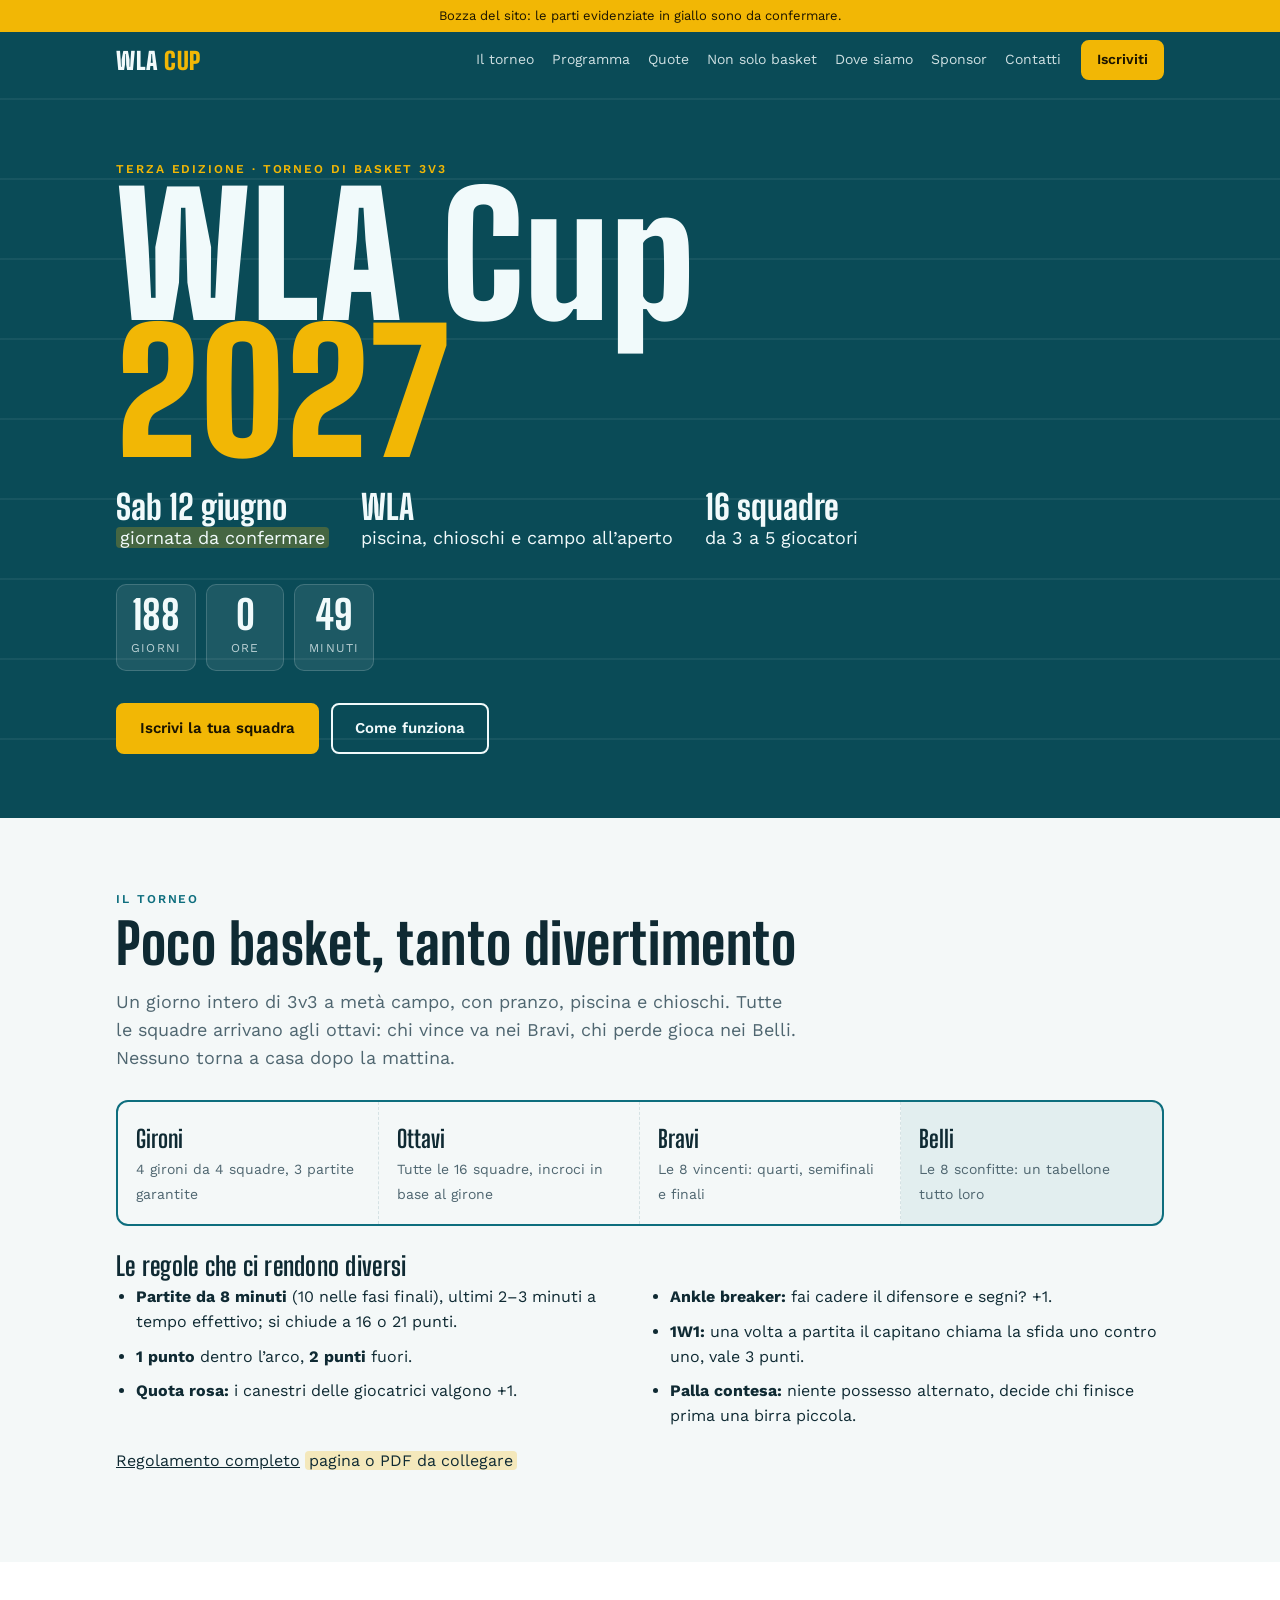
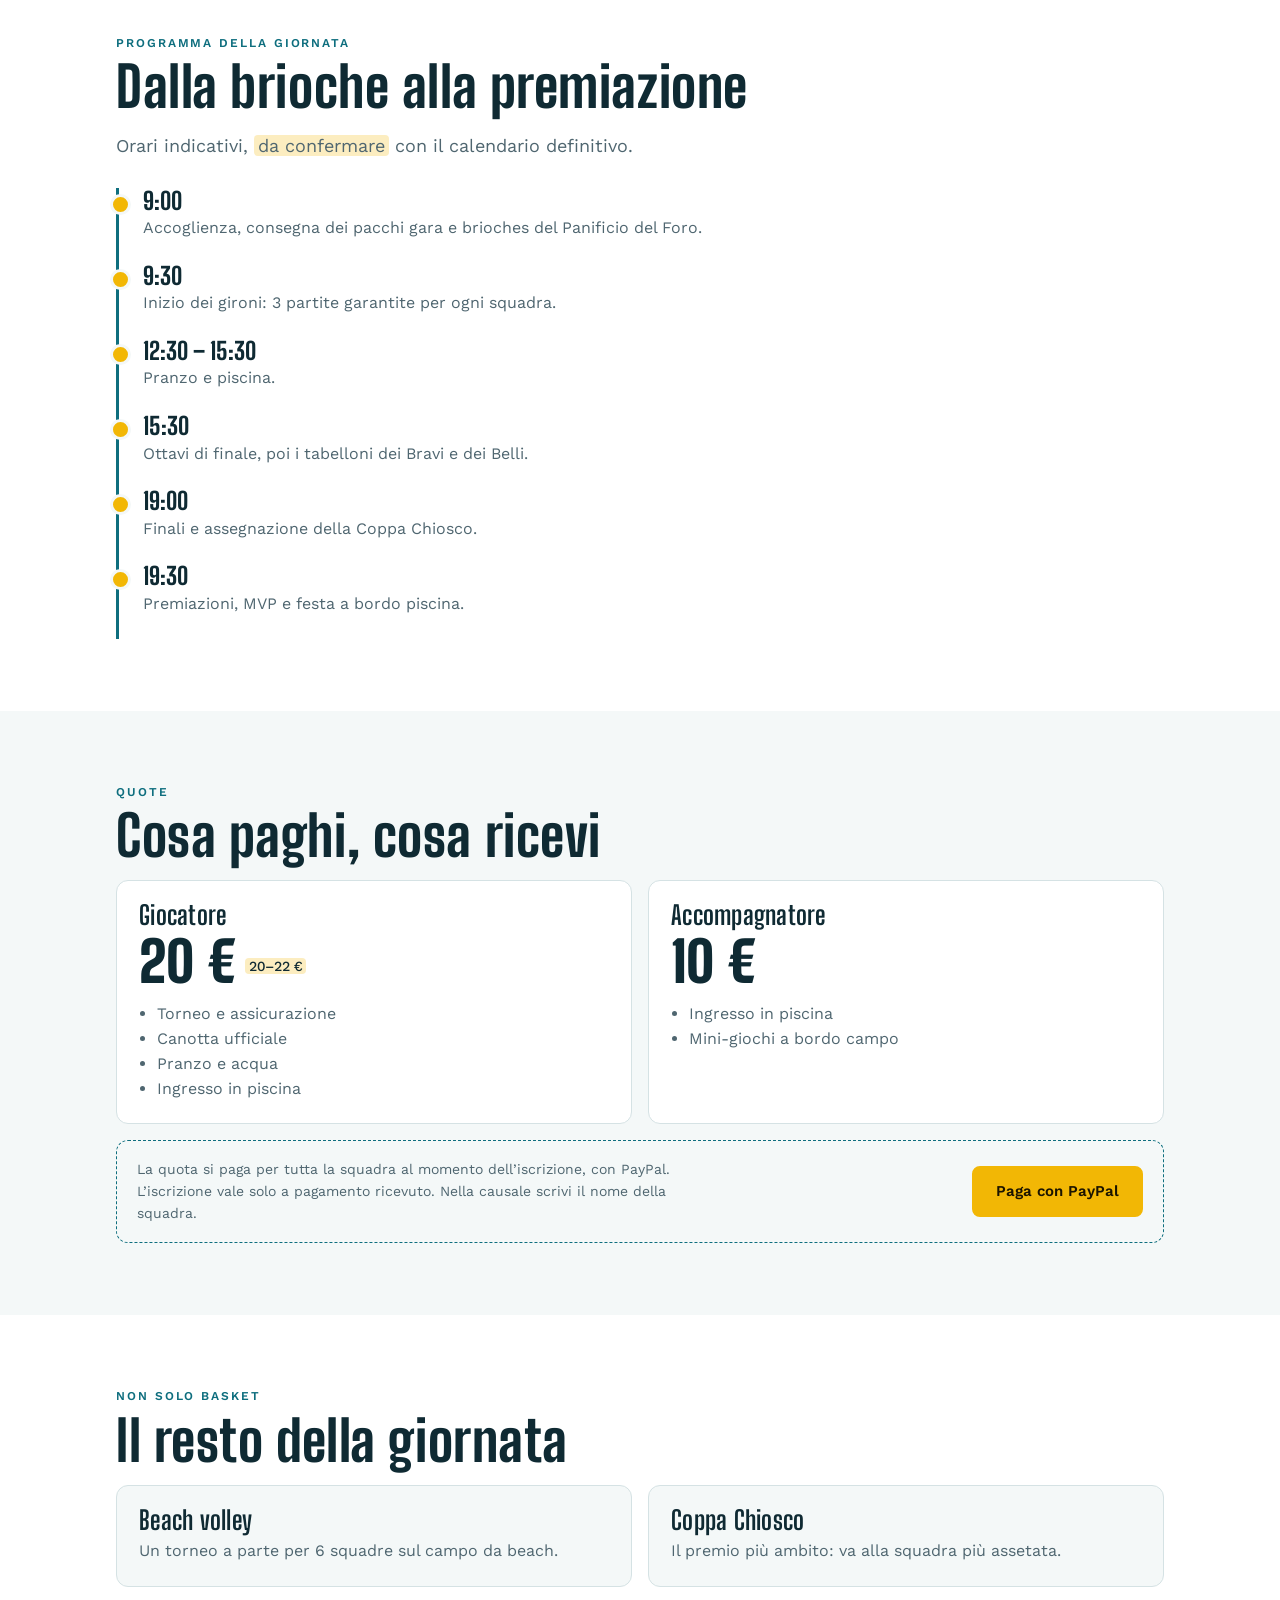
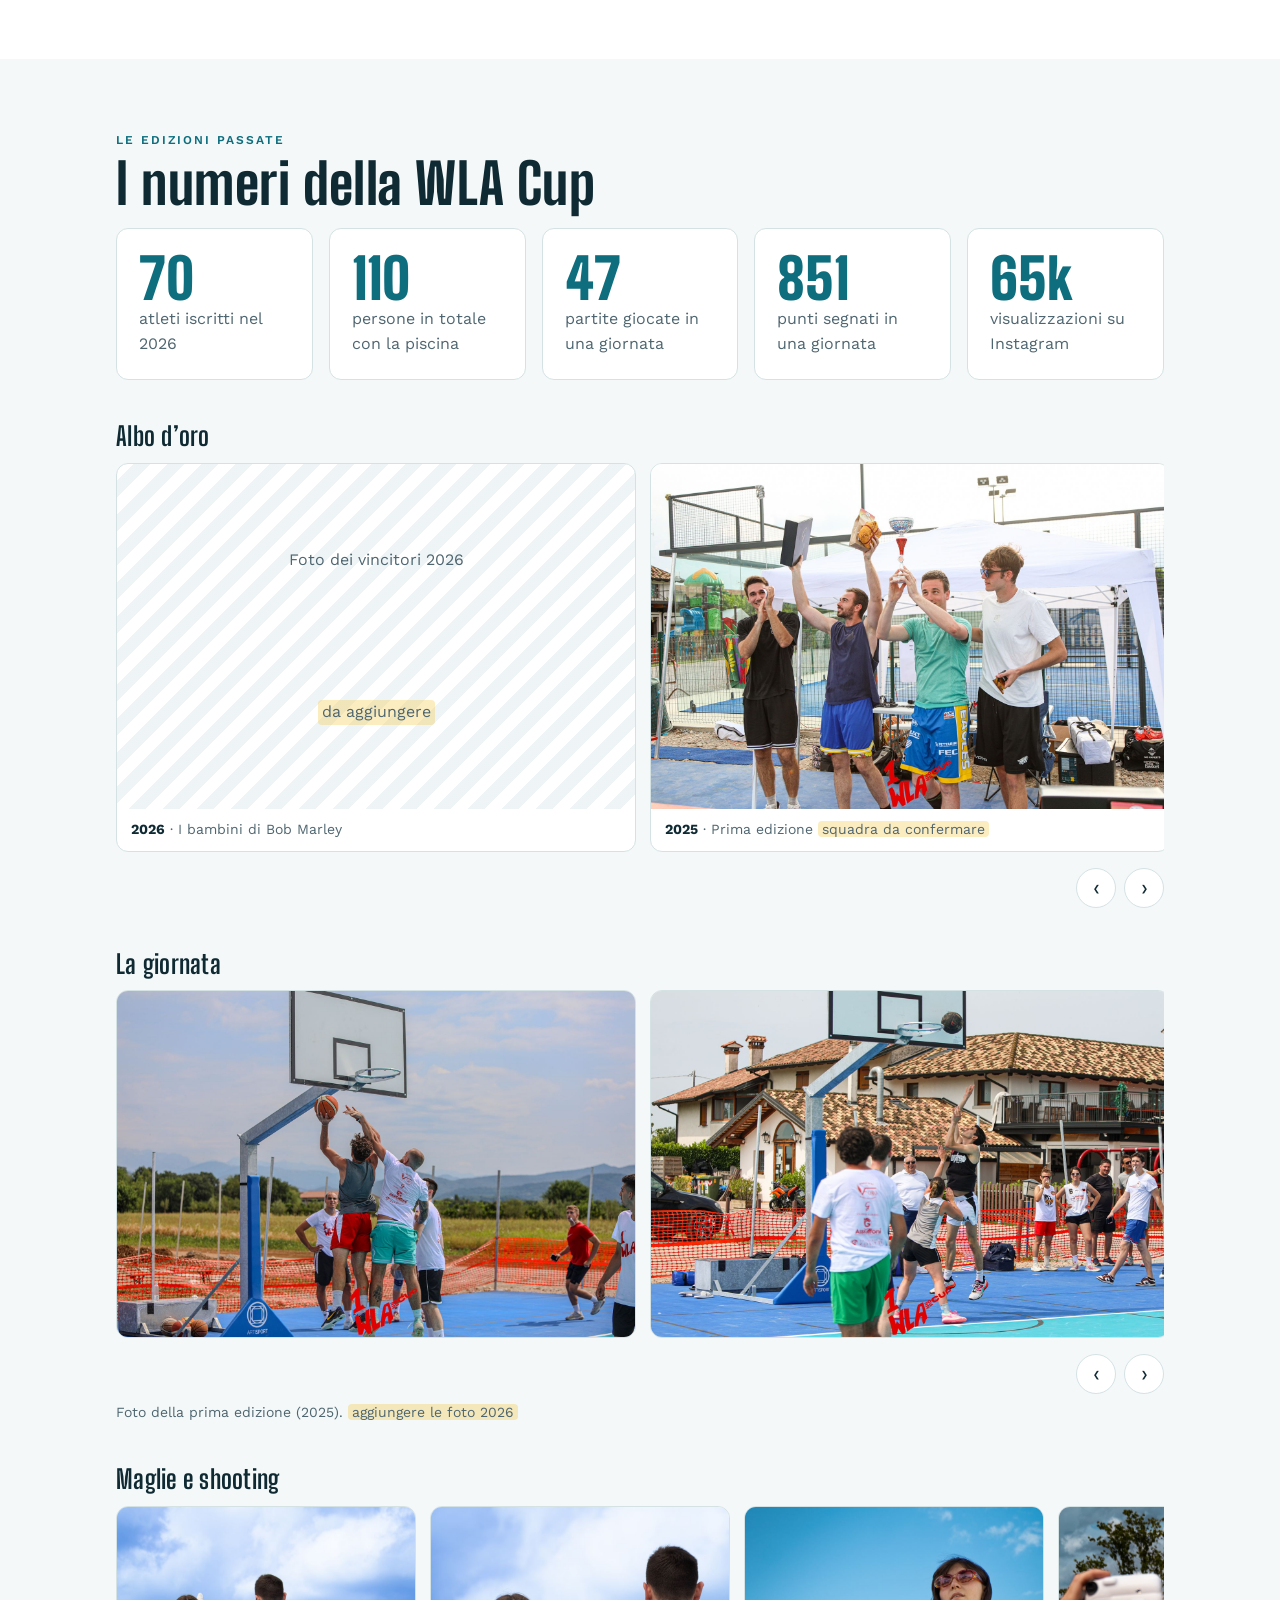
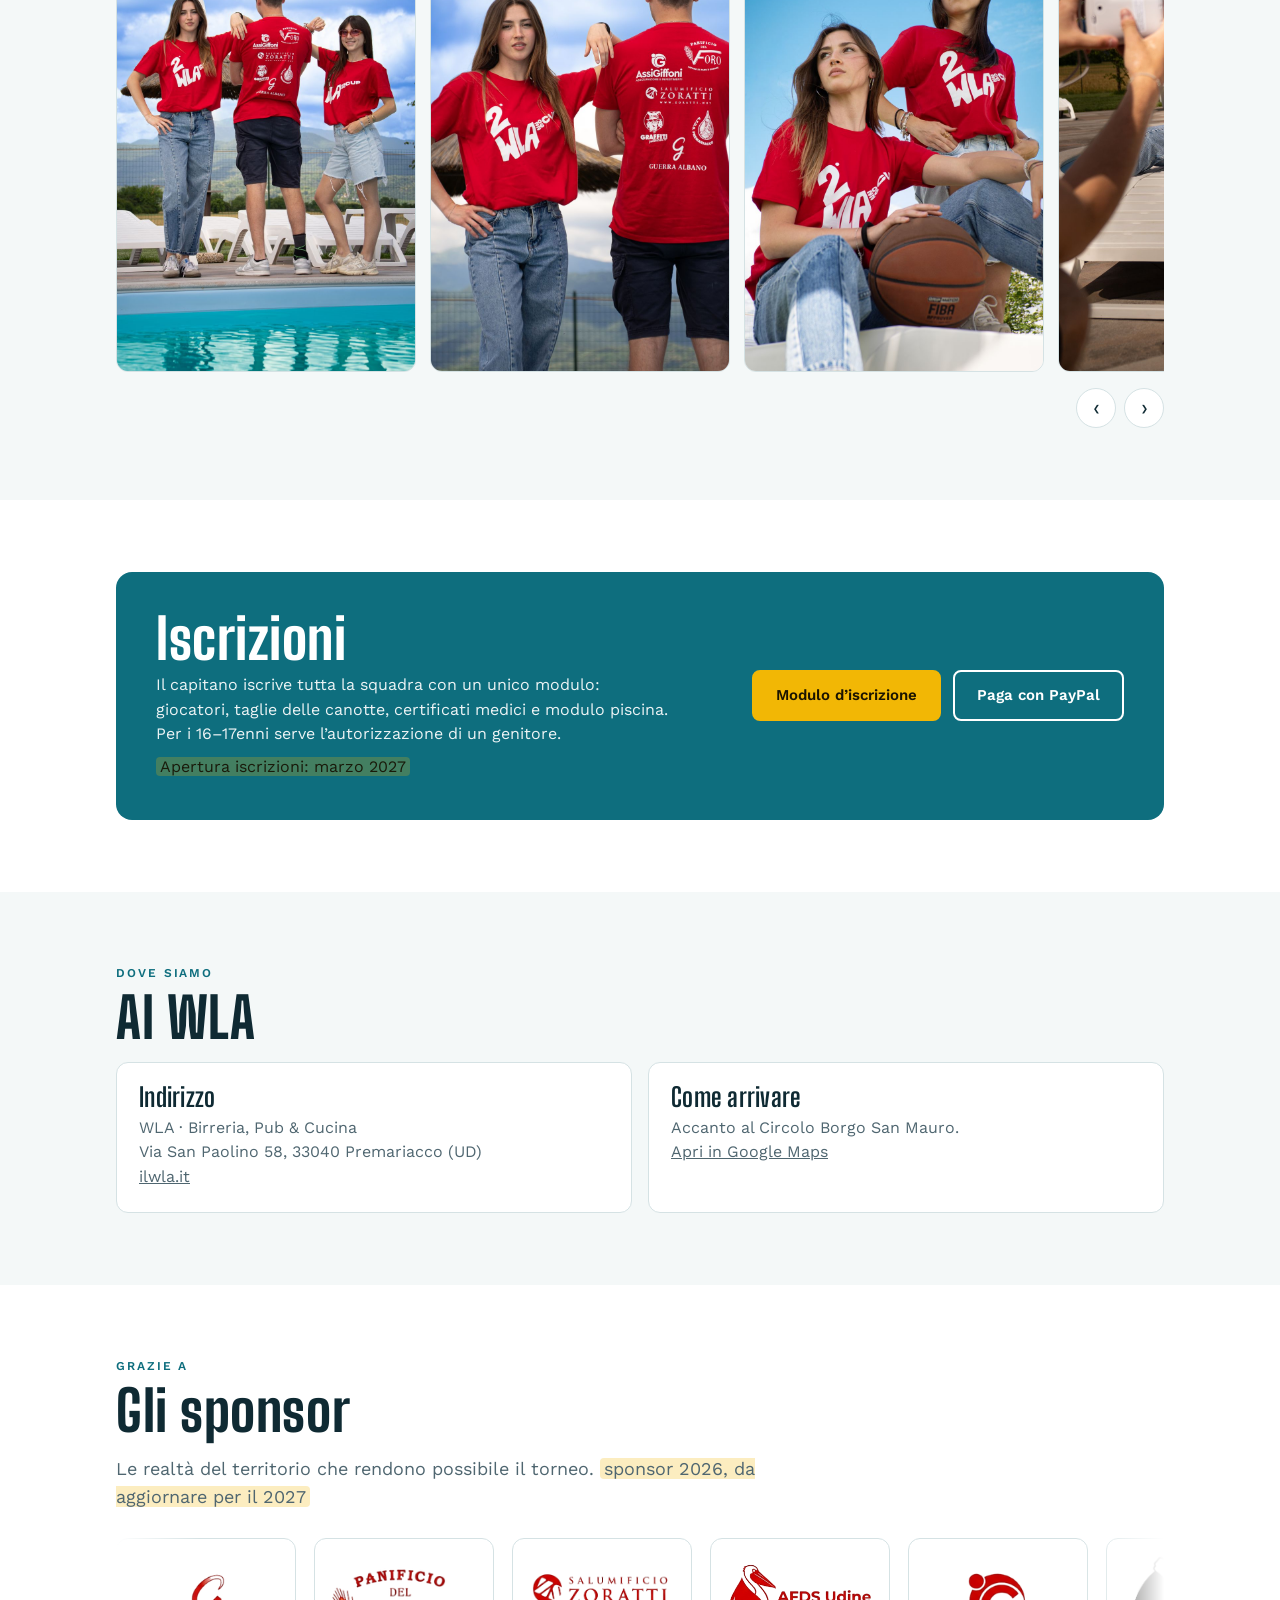
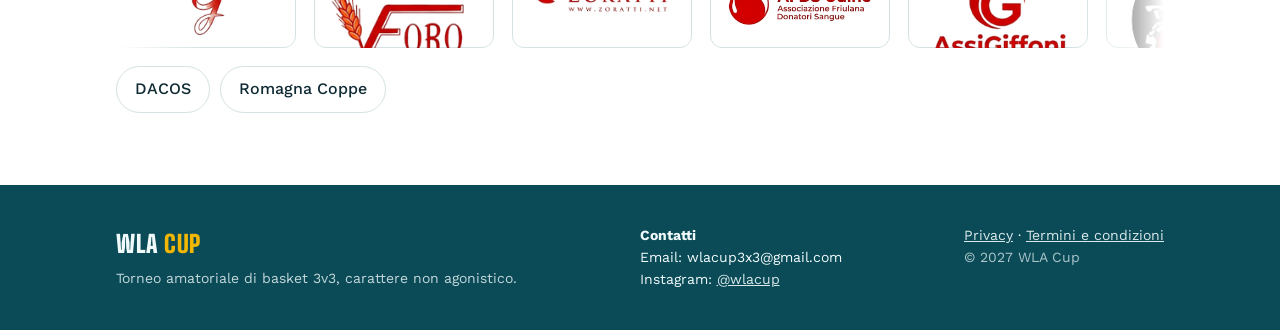
==== index.html @ 69f7c9ff "Sito test" ====
<!doctype html>
<html lang="it">
<head>
<meta charset="utf-8">
<meta name="viewport" content="width=device-width, initial-scale=1, viewport-fit=cover">
<title>WLA Cup 2027</title>
<meta name="claude:viewport-fit-sides" content="cover">
<meta name="description" content="WLA Cup 2027, terza edizione del torneo di basket 3v3 al WLA: 16 squadre, piscina, chioschi e Coppa Chiosco. Sabato 12 giugno 2027.">
<meta property="og:title" content="WLA Cup 2027 · Torneo 3v3">
<meta property="og:description" content="Terza edizione del torneo 3v3 al WLA: 16 squadre, piscina, chioschi e Coppa Chiosco.">
<meta name="theme-color" content="#0A4B57">
<link rel="preconnect" href="https://fonts.googleapis.com">
<link rel="preconnect" href="https://fonts.gstatic.com" crossorigin>
<link rel="stylesheet" href="https://fonts.googleapis.com/css2?family=Big+Shoulders+Display:wght@700;800;900&family=Work+Sans:wght@400;500;600&display=swap">
<style>
/* Layout: sito a pagina singola, sezioni a tutta larghezza come corsie di una vasca; contenuto max 1080px */
:root{
  --bg:#F4F8F8; --surface:#FFFFFF; --ink:#0F2A33; --soft:#4F6670; --line:#D5E2E4;
  --pool:#0E6E7E; --deep:#0A4B57; --sun:#F2B705; --on-deep:#F1FAFB;
  --display:"Big Shoulders Display","Arial Narrow",Impact,sans-serif;
  --body:"Work Sans",-apple-system,"Segoe UI",sans-serif;
}
@media (prefers-color-scheme: dark){:root:not([data-theme="light"]){
  --bg:#0B1A1F; --surface:#112830; --ink:#E6F1F2; --soft:#9DB4BA; --line:#21414A;
  --pool:#2BA3B5; --deep:#07323B; --sun:#F5C842; --on-deep:#F1FAFB; color-scheme:dark}}
:root[data-theme="dark"]{
  --bg:#0B1A1F; --surface:#112830; --ink:#E6F1F2; --soft:#9DB4BA; --line:#21414A;
  --pool:#2BA3B5; --deep:#07323B; --sun:#F5C842; --on-deep:#F1FAFB; color-scheme:dark}
*{box-sizing:border-box}
html{scroll-behavior:smooth;scroll-padding-top:64px}
body{margin:0;background:var(--bg);color:var(--ink);font-family:var(--body);font-size:16px;line-height:1.55}
a{color:inherit}
.wrap{max-width:1080px;margin:0 auto;padding-left:max(16px,env(safe-area-inset-left,0px));padding-right:max(16px,env(safe-area-inset-right,0px))}
h1,h2,h3{font-family:var(--display);line-height:.95;letter-spacing:.01em;text-wrap:balance;margin:0}
h2{font-size:clamp(38px,6vw,56px);font-weight:800;margin-bottom:18px}
h3{font-size:26px;font-weight:700;margin-bottom:6px}
.kicker{font-size:12px;letter-spacing:.16em;text-transform:uppercase;color:var(--pool);font-weight:600;margin:0 0 8px}
.lead{font-size:18px;color:var(--soft);max-width:62ch;margin:0 0 28px}
section{padding-block:72px}
section.alt{background:var(--surface)}
.draft{background:var(--sun);color:#1B1400;font-size:13px;text-align:center;padding:6px 16px}
.tbd{background:rgba(242,183,5,.25);border-radius:4px;padding:0 4px}

/* barra di navigazione */
nav.top{position:sticky;top:env(safe-area-inset-top,0px);z-index:20;background:var(--deep);color:var(--on-deep)}
body::before{content:"";position:fixed;inset:0 0 auto;height:env(safe-area-inset-top,0px);z-index:30;background:var(--deep)}
nav.top .wrap{display:flex;align-items:center;gap:20px;height:56px}
.brand{font-family:var(--display);font-weight:900;font-size:24px;text-decoration:none;letter-spacing:.03em}
.brand span{color:var(--sun)}
nav.top ul{display:flex;gap:18px;list-style:none;margin:0 0 0 auto;padding:0;font-size:14px}
nav.top ul a{text-decoration:none;opacity:.85}
nav.top ul a:hover{opacity:1;text-decoration:underline;text-underline-offset:4px}
.btn{display:inline-block;font-family:var(--body);font-weight:600;font-size:15px;text-decoration:none;padding:12px 22px;border-radius:8px;background:var(--sun);color:#1B1400;border:2px solid var(--sun)}
.btn.ghost{background:transparent;color:inherit;border-color:currentColor}
.btn:focus-visible,a:focus-visible,button:focus-visible{outline:3px solid var(--sun);outline-offset:3px}
nav.top .btn{padding:7px 14px;font-size:14px}
.menu{display:none;margin-left:auto;background:none;border:1px solid rgba(255,255,255,.4);color:var(--on-deep);border-radius:6px;padding:6px 10px;font:inherit;font-size:14px}

/* hero: corsie della vasca */
header.hero{background:var(--deep);color:var(--on-deep);position:relative;overflow:hidden;padding-block:72px 64px}
header.hero::before{content:"";position:absolute;inset:0;background:repeating-linear-gradient(0deg,transparent 0 78px,rgba(255,255,255,.06) 78px 80px);pointer-events:none}
header.hero .wrap{position:relative}
header.hero .kicker{color:var(--sun)}
.hero h1{font-size:clamp(64px,15vw,168px);font-weight:900;line-height:.82}
.hero h1 em{font-style:normal;color:var(--sun);display:block}
.hero .when{display:flex;flex-wrap:wrap;gap:12px 32px;margin:28px 0 32px;font-size:18px}
.hero .when b{display:block;font-family:var(--display);font-size:34px;font-weight:800;line-height:1}
.count{display:flex;gap:10px;margin-bottom:32px}
.count div{background:rgba(255,255,255,.08);border:1px solid rgba(255,255,255,.16);border-radius:10px;padding:10px 14px;min-width:78px;text-align:center}
.count b{display:block;font-family:var(--display);font-size:40px;font-weight:800;line-height:1;font-variant-numeric:tabular-nums}
.count span{font-size:12px;letter-spacing:.1em;text-transform:uppercase;opacity:.75}
.cta{display:flex;flex-wrap:wrap;gap:12px}

/* griglie */
.grid{display:grid;gap:16px}
.g3{grid-template-columns:repeat(3,minmax(0,1fr))}
.g4{grid-template-columns:repeat(4,minmax(0,1fr))}
.card{background:var(--bg);border:1px solid var(--line);border-radius:12px;padding:22px}
section.alt .card{background:var(--bg)}
section:not(.alt) .card{background:var(--surface)}
.card p{margin:0;color:var(--soft)}
.big{font-family:var(--display);font-size:56px;font-weight:900;line-height:1;color:var(--pool);font-variant-numeric:tabular-nums}

/* formato a tabellone */
.bracket{display:grid;grid-template-columns:repeat(4,minmax(0,1fr));gap:0;margin:8px 0 28px;border:2px solid var(--pool);border-radius:12px;overflow:hidden}
.bracket div{padding:18px;border-right:1px dashed var(--line)}
.bracket div:last-child{border-right:none;background:rgba(14,110,126,.08)}
.bracket b{font-family:var(--display);font-size:24px;display:block}
.bracket span{font-size:14px;color:var(--soft)}
.rules{columns:2;column-gap:40px;padding-left:20px;margin:0}
.rules li{margin-bottom:10px;break-inside:avoid}

/* programma */
.timeline{list-style:none;margin:0;padding:0;border-left:3px solid var(--pool)}
.timeline li{position:relative;padding:0 0 22px 24px}
.timeline li::before{content:"";position:absolute;left:-9px;top:6px;width:15px;height:15px;border-radius:50%;background:var(--sun);border:3px solid var(--bg)}
.timeline time{font-family:var(--display);font-weight:800;font-size:24px;display:block;line-height:1.1}
.timeline p{margin:2px 0 0;color:var(--soft)}

/* quote */
.price{display:grid;grid-template-columns:repeat(2,minmax(0,1fr));gap:16px}
.price .card .big{color:var(--ink)}
.price ul{margin:12px 0 0;padding-left:18px;color:var(--soft)}

.g2{grid-template-columns:repeat(2,minmax(0,1fr))}
.g5{grid-template-columns:repeat(5,minmax(0,1fr))}
.pay{display:flex;flex-wrap:wrap;gap:16px;align-items:center;justify-content:space-between;margin-top:16px;padding:18px 20px;border:1px dashed var(--pool);border-radius:12px}
.pay p{margin:0;color:var(--soft);font-size:14px;max-width:60ch}

/* caroselli */
.car-title{margin:44px 0 14px}
.carousel{position:relative}
.track{display:flex;gap:14px;overflow-x:auto;scroll-snap-type:x mandatory;scroll-behavior:smooth;padding-bottom:10px;scrollbar-width:thin}
.slide{flex:0 0 min(78%,520px);margin:0;scroll-snap-align:start;border-radius:12px;overflow:hidden;background:var(--surface);border:1px solid var(--line)}
.slide img{display:block;width:100%;aspect-ratio:3/2;object-fit:cover}
.carousel.tall .slide{flex-basis:min(62%,300px)}
.carousel.tall .slide img{aspect-ratio:9/14}
.slide figcaption{padding:10px 14px;font-size:14px;color:var(--soft)}
.slide figcaption b{color:var(--ink)}
.slide.placeholder .ph{aspect-ratio:3/2;display:grid;place-items:center;text-align:center;padding:20px;color:var(--soft);background:repeating-linear-gradient(135deg,transparent 0 12px,rgba(14,110,126,.07) 12px 24px)}
.car-nav{display:flex;gap:8px;justify-content:flex-end;margin-top:6px}
.car-nav button{font:inherit;font-size:22px;line-height:1;width:40px;height:40px;border-radius:50%;border:1px solid var(--line);background:var(--surface);color:var(--ink);cursor:pointer}
.car-nav button:hover{border-color:var(--pool)}

/* sponsor: scorrimento continuo */
.marquee{overflow:hidden;-webkit-mask-image:linear-gradient(90deg,transparent,#000 8%,#000 92%,transparent);mask-image:linear-gradient(90deg,transparent,#000 8%,#000 92%,transparent)}
.marquee-track{display:flex;width:max-content;animation:scroll 28s linear infinite}
.marquee:hover .marquee-track{animation-play-state:paused}
.logos{display:flex;gap:18px;padding-right:18px}
.logo{display:grid;place-items:center;width:180px;height:110px;background:#fff;border:1px solid var(--line);border-radius:12px;padding:14px}
.logo img{max-width:100%;max-height:100%;object-fit:contain}
@keyframes scroll{to{transform:translateX(-50%)}}

/* sponsor */
.sponsors{display:flex;flex-wrap:wrap;gap:10px}
.sponsors span{border:1px solid var(--line);border-radius:999px;padding:10px 18px;font-weight:500;background:var(--surface)}

/* iscrizioni */
.signup{background:var(--pool);color:#fff;border-radius:16px;padding:40px;display:flex;flex-wrap:wrap;gap:24px;align-items:center;justify-content:space-between}
.signup h2{margin:0}
.signup p{margin:8px 0 0;max-width:52ch;opacity:.92}

footer{background:var(--deep);color:var(--on-deep);padding-block:40px;font-size:14px}
footer .wrap{display:flex;flex-wrap:wrap;gap:16px 40px;justify-content:space-between}
footer a{opacity:.9}

@media (max-width:860px){
  .g3,.g4{grid-template-columns:repeat(2,minmax(0,1fr))}
  .g5{grid-template-columns:repeat(3,minmax(0,1fr))}
  .bracket{grid-template-columns:repeat(2,minmax(0,1fr))}
  .bracket div:nth-child(2){border-right:none}
  .bracket div:nth-child(-n+2){border-bottom:1px dashed var(--line)}
  .rules{columns:1}
  nav.top ul{display:none}
  .menu{display:block}
  nav.top.open ul{display:flex;flex-direction:column;position:absolute;top:56px;left:0;right:0;background:var(--deep);padding:12px max(16px,env(safe-area-inset-left,0px)) 20px;gap:14px}
  nav.top .btn{display:none}
}
@media (max-width:520px){
  .g2,.g3,.g4,.price{grid-template-columns:1fr}
  .g5{grid-template-columns:repeat(2,minmax(0,1fr))}
  .g5 .card:last-child{grid-column:1/-1}
  .signup{padding:28px 20px}
  section{padding-block:56px}
}
@media (prefers-reduced-motion:reduce){html{scroll-behavior:auto}.track{scroll-behavior:auto}.marquee-track{animation:none}}
</style>
</head>
<body>

<div class="draft">Bozza del sito: le parti evidenziate in giallo sono da confermare.</div>

<nav class="top" id="nav" aria-label="Menu principale">
  <div class="wrap">
    <a class="brand" href="#top">WLA <span>CUP</span></a>
    <button class="menu" id="menu" aria-expanded="false" aria-controls="menu-list">Menu</button>
    <ul id="menu-list">
      <li><a href="#torneo">Il torneo</a></li>
      <li><a href="#programma">Programma</a></li>
      <li><a href="#quote">Quote</a></li>
      <li><a href="#extra">Non solo basket</a></li>
      <li><a href="#dove">Dove siamo</a></li>
      <li><a href="#sponsor">Sponsor</a></li>
      <li><a href="#contatti">Contatti</a></li>
    </ul>
    <a class="btn" href="#iscrizioni">Iscriviti</a>
  </div>
</nav>

<header class="hero" id="top">
  <div class="wrap">
    <p class="kicker">Terza edizione · Torneo di basket 3v3</p>
    <h1>WLA Cup <em>2027</em></h1>
    <div class="when">
      <div><b>Sab 12 giugno</b><span class="tbd">giornata da confermare</span></div>
      <div><b>WLA</b>piscina, chioschi e campo all’aperto</div>
      <div><b>16 squadre</b>da 3 a 5 giocatori</div>
    </div>
    <div class="count" id="count" aria-label="Conto alla rovescia">
      <div><b id="cd-d">–</b><span>giorni</span></div>
      <div><b id="cd-h">–</b><span>ore</span></div>
      <div><b id="cd-m">–</b><span>minuti</span></div>
    </div>
    <div class="cta">
      <a class="btn" href="#iscrizioni">Iscrivi la tua squadra</a>
      <a class="btn ghost" href="#torneo">Come funziona</a>
    </div>
  </div>
</header>

<section id="torneo">
  <div class="wrap">
    <p class="kicker">Il torneo</p>
    <h2>Poco basket, tanto divertimento</h2>
    <p class="lead">Un giorno intero di 3v3 a metà campo, con pranzo, piscina e chioschi. Tutte le squadre arrivano agli ottavi: chi vince va nei Bravi, chi perde gioca nei Belli. Nessuno torna a casa dopo la mattina.</p>
    <div class="bracket" role="list" aria-label="Fasi del torneo">
      <div role="listitem"><b>Gironi</b><span>4 gironi da 4 squadre, 3 partite garantite</span></div>
      <div role="listitem"><b>Ottavi</b><span>Tutte le 16 squadre, incroci in base al girone</span></div>
      <div role="listitem"><b>Bravi</b><span>Le 8 vincenti: quarti, semifinali e finali</span></div>
      <div role="listitem"><b>Belli</b><span>Le 8 sconfitte: un tabellone tutto loro</span></div>
    </div>
    <h3>Le regole che ci rendono diversi</h3>
    <ul class="rules">
      <li><strong>Partite da 8 minuti</strong> (10 nelle fasi finali), ultimi 2–3 minuti a tempo effettivo; si chiude a 16 o 21 punti.</li>
      <li><strong>1 punto</strong> dentro l’arco, <strong>2 punti</strong> fuori.</li>
      <li><strong>Quota rosa:</strong> i canestri delle giocatrici valgono +1.</li>
      <li><strong>Ankle breaker:</strong> fai cadere il difensore e segni? +1.</li>
      <li><strong>1W1:</strong> una volta a partita il capitano chiama la sfida uno contro uno, vale 3 punti.</li>
      <li><strong>Palla contesa:</strong> niente possesso alternato, decide chi finisce prima una birra piccola.</li>
    </ul>
    <p style="margin-top:20px"><a href="#contatti">Regolamento completo</a> <span class="tbd">pagina o PDF da collegare</span></p>
  </div>
</section>

<section class="alt" id="programma">
  <div class="wrap">
    <p class="kicker">Programma della giornata</p>
    <h2>Dalla brioche alla premiazione</h2>
    <p class="lead">Orari indicativi, <span class="tbd">da confermare</span> con il calendario definitivo.</p>
    <ol class="timeline">
      <li><time>9:00</time><p>Accoglienza, consegna dei pacchi gara e brioches del Panificio del Foro.</p></li>
      <li><time>9:30</time><p>Inizio dei gironi: 3 partite garantite per ogni squadra.</p></li>
      <li><time>12:30 – 15:30</time><p>Pranzo e piscina.</p></li>
      <li><time>15:30</time><p>Ottavi di finale, poi i tabelloni dei Bravi e dei Belli.</p></li>
      <li><time>19:00</time><p>Finali e assegnazione della Coppa Chiosco.</p></li>
      <li><time>19:30</time><p>Premiazioni, MVP e festa a bordo piscina.</p></li>
    </ol>
  </div>
</section>

<section id="quote">
  <div class="wrap">
    <p class="kicker">Quote</p>
    <h2>Cosa paghi, cosa ricevi</h2>
    <div class="price">
      <div class="card">
        <h3>Giocatore</h3>
        <div class="big">20 €<span class="tbd" style="font-size:14px;font-family:var(--body);font-weight:500;vertical-align:middle;margin-left:8px">20–22 €</span></div>
        <ul><li>Torneo e assicurazione</li><li>Canotta ufficiale</li><li>Pranzo e acqua</li><li>Ingresso in piscina</li></ul>
      </div>
      <div class="card">
        <h3>Accompagnatore</h3>
        <div class="big">10 €</div>
        <ul><li>Ingresso in piscina</li><li>Mini-giochi a bordo campo</li></ul>
      </div>
    </div>
    <div class="pay">
      <p>La quota si paga per tutta la squadra al momento dell’iscrizione, con PayPal. L’iscrizione vale solo a pagamento ricevuto. Nella causale scrivi il nome della squadra.</p>
      <a class="btn" href="https://www.paypal.me/WLACUP" target="_blank" rel="noopener">Paga con PayPal</a>
    </div>
  </div>
</section>

<section class="alt" id="extra">
  <div class="wrap">
    <p class="kicker">Non solo basket</p>
    <h2>Il resto della giornata</h2>
    <div class="grid g2">
      <div class="card"><h3>Beach volley</h3><p>Un torneo a parte per 6 squadre sul campo da beach.</p></div>
      <div class="card"><h3>Coppa Chiosco</h3><p>Il premio più ambito: va alla squadra più assetata.</p></div>
    </div>
  </div>
</section>

<section id="numeri">
  <div class="wrap">
    <p class="kicker">Le edizioni passate</p>
    <h2>I numeri della WLA Cup</h2>
    <div class="grid g5">
      <div class="card"><div class="big">70</div><p>atleti iscritti nel 2026</p></div>
      <div class="card"><div class="big">110</div><p>persone in totale con la piscina</p></div>
      <div class="card"><div class="big">47</div><p>partite giocate in una giornata</p></div>
      <div class="card"><div class="big">851</div><p>punti segnati in una giornata</p></div>
      <div class="card"><div class="big">65k</div><p>visualizzazioni su Instagram</p></div>
    </div>

    <h3 class="car-title">Albo d’oro</h3>
    <div class="carousel" data-carousel aria-label="Foto dei vincitori">
      <div class="track">
        <figure class="slide placeholder"><div class="ph">Foto dei vincitori 2026 <span class="tbd">da aggiungere</span></div><figcaption><b>2026</b> · I bambini di Bob Marley</figcaption></figure>
        <figure class="slide"><img src="img/vincitori/vincitori-2025-01.jpg" alt="Quattro giocatori sollevano la coppa e i premi sotto il gazebo" loading="lazy"><figcaption><b>2025</b> · Prima edizione <span class="tbd">squadra da confermare</span></figcaption></figure>
        <figure class="slide"><img src="img/vincitori/vincitori-2025-02.jpg" alt="Quattro giocatori in posa con la coppa, i buoni e i premi degli sponsor" loading="lazy"><figcaption><b>2025</b> · Premiazione</figcaption></figure>
      </div>
      <div class="car-nav"><button type="button" data-prev aria-label="Foto precedente">‹</button><button type="button" data-next aria-label="Foto successiva">›</button></div>
    </div>

    <h3 class="car-title">La giornata</h3>
    <div class="carousel" data-carousel aria-label="Foto delle edizioni passate">
      <div class="track">
        <figure class="slide"><img src="img/2025/foto-01.jpg" alt="Tiro in elevazione con le montagne sullo sfondo" loading="lazy"></figure>
        <figure class="slide"><img src="img/2025/foto-02.jpg" alt="Azione sotto canestro con difensore in salto e pubblico" loading="lazy"></figure>
        <figure class="slide"><img src="img/2025/foto-03.jpg" alt="Giocatori e amici a bordo campo che ridono" loading="lazy"></figure>
        <figure class="slide"><img src="img/2025/foto-04.jpg" alt="Squadre in attesa sedute in fila sotto i gazebo" loading="lazy"></figure>
        <figure class="slide"><img src="img/2025/foto-05.jpg" alt="Tiro in sospensione con il pallone in volo" loading="lazy"></figure>
        <figure class="slide"><img src="img/2025/foto-06.jpg" alt="Uno contro uno in post basso sul campo blu" loading="lazy"></figure>
        <figure class="slide"><img src="img/2025/foto-07.jpg" alt="Giocatore in volo verso il canestro per un appoggio" loading="lazy"></figure>
        <figure class="slide"><img src="img/2025/foto-08.jpg" alt="Giocatore al tiro davanti a un folto pubblico" loading="lazy"></figure>
      </div>
      <div class="car-nav"><button type="button" data-prev aria-label="Foto precedente">‹</button><button type="button" data-next aria-label="Foto successiva">›</button></div>
    </div>
    <p style="color:var(--soft);font-size:14px;margin-top:8px">Foto della prima edizione (2025). <span class="tbd">aggiungere le foto 2026</span></p>

    <h3 class="car-title">Maglie e shooting</h3>
    <div class="carousel tall" data-carousel aria-label="Foto dello shooting con le maglie">
      <div class="track">
        <figure class="slide"><img src="img/shooting/shooting-01.jpg" alt="Tre ragazzi a bordo piscina con la maglia rossa della 2ª WLA Cup" loading="lazy"></figure>
        <figure class="slide"><img src="img/shooting/shooting-02.jpg" alt="Ragazza e ragazzo in maglia rossa, lui di spalle mostra i loghi degli sponsor" loading="lazy"></figure>
        <figure class="slide"><img src="img/shooting/shooting-03.jpg" alt="Due ragazze in maglia rossa con un pallone da basket" loading="lazy"></figure>
        <figure class="slide"><img src="img/shooting/shooting-04.jpg" alt="Ragazza su un lettino con un pallone, fotografata con una macchina istantanea" loading="lazy"></figure>
        <figure class="slide"><img src="img/shooting/shooting-05.jpg" alt="Ragazza in posa sotto un ombrellone di paglia" loading="lazy"></figure>
      </div>
      <div class="car-nav"><button type="button" data-prev aria-label="Foto precedente">‹</button><button type="button" data-next aria-label="Foto successiva">›</button></div>
    </div>
  </div>
</section>

<section class="alt" id="iscrizioni">
  <div class="wrap">
    <div class="signup">
      <div>
        <h2>Iscrizioni</h2>
        <p>Il capitano iscrive tutta la squadra con un unico modulo: giocatori, taglie delle canotte, certificati medici e modulo piscina. Per i 16–17enni serve l’autorizzazione di un genitore.</p>
        <p><span class="tbd" style="color:#1B1400">Apertura iscrizioni: marzo 2027</span></p>
      </div>
      <div class="cta">
        <a class="btn" href="#" aria-disabled="true">Modulo d’iscrizione</a>
        <a class="btn ghost" href="https://www.paypal.me/WLACUP" target="_blank" rel="noopener">Paga con PayPal</a>
      </div>
    </div>
  </div>
</section>

<section id="dove">
  <div class="wrap">
    <p class="kicker">Dove siamo</p>
    <h2>Al WLA</h2>
    <div class="grid g2">
      <div class="card"><h3>Indirizzo</h3><p>WLA · Birreria, Pub &amp; Cucina<br>Via San Paolino 58, 33040 Premariacco (UD)<br><a href="https://ilwla.it/" target="_blank" rel="noopener">ilwla.it</a></p></div>
      <div class="card"><h3>Come arrivare</h3><p>Accanto al Circolo Borgo San Mauro.<br><a href="https://maps.app.goo.gl/1MfUi6rVia1Dk5mp8" target="_blank" rel="noopener">Apri in Google Maps</a></p></div>
    </div>
  </div>
</section>

<section class="alt" id="sponsor">
  <div class="wrap">
    <p class="kicker">Grazie a</p>
    <h2>Gli sponsor</h2>
    <p class="lead">Le realtà del territorio che rendono possibile il torneo. <span class="tbd">sponsor 2026, da aggiornare per il 2027</span></p>
    <div class="marquee" aria-label="Loghi degli sponsor">
      <div class="marquee-track">
        <div class="logos">
          <span class="logo"><img src="img/sponsor/guerra-albano.png" alt="Guerra Albano Wines"></span>
          <span class="logo"><img src="img/sponsor/panificio-del-foro.png" alt="Panificio del Foro"></span>
          <span class="logo"><img src="img/sponsor/zoratti.png" alt="Salumificio Zoratti"></span>
          <span class="logo"><img src="img/sponsor/afds.png" alt="AFDS"></span>
          <span class="logo"><img src="img/sponsor/assigiffoni.png" alt="Assigiffoni"></span>
          <span class="logo"><img src="img/sponsor/graffiti.png" alt="Graffiti Pubblicità"></span>
        </div>
        <div class="logos" aria-hidden="true">
          <span class="logo"><img src="img/sponsor/guerra-albano.png" alt=""></span>
          <span class="logo"><img src="img/sponsor/panificio-del-foro.png" alt=""></span>
          <span class="logo"><img src="img/sponsor/zoratti.png" alt=""></span>
          <span class="logo"><img src="img/sponsor/afds.png" alt=""></span>
          <span class="logo"><img src="img/sponsor/assigiffoni.png" alt=""></span>
          <span class="logo"><img src="img/sponsor/graffiti.png" alt=""></span>
        </div>
      </div>
    </div>
    <div class="sponsors" style="margin-top:18px"><span>DACOS</span><span>Romagna Coppe</span></div>
  </div>
</section>

<footer id="contatti">
  <div class="wrap">
    <div>
      <div class="brand">WLA <span>CUP</span></div>
      <p style="margin:6px 0 0;opacity:.8">Torneo amatoriale di basket 3v3, carattere non agonistico.</p>
    </div>
    <div>
      <strong>Contatti</strong><br>
      Email: wlacup3x3@gmail.com<br>
      Instagram: <a href="https://www.instagram.com/wlacup/">@wlacup</a>
    </div>
    <div>
      <a href="privacy.html">Privacy</a> · <a href="https://drive.google.com/file/d/1XRMhdXn3V_hUz1txnLg-YR7DdlMqkDQf/view?usp=drive_link" target="_blank" rel="noopener">Termini e condizioni</a><br>
      <span style="opacity:.7">© 2027 WLA Cup</span>
    </div>
  </div>
</footer>

<script>
(function(){
  var target=new Date('2027-06-12T09:30:00+02:00').getTime();
  function tick(){
    var ms=Math.max(0,target-Date.now());
    var d=Math.floor(ms/864e5),h=Math.floor(ms%864e5/36e5),m=Math.floor(ms%36e5/6e4);
    document.getElementById('cd-d').textContent=d;
    document.getElementById('cd-h').textContent=h;
    document.getElementById('cd-m').textContent=m;
  }
  tick(); setInterval(tick,30000);
  var nav=document.getElementById('nav'),btn=document.getElementById('menu');
  btn.addEventListener('click',function(){var o=nav.classList.toggle('open');btn.setAttribute('aria-expanded',o)});
  document.querySelectorAll('[data-carousel]').forEach(function(c){
    var t=c.querySelector('.track');
    function step(){var s=t.querySelector('.slide');return s?s.getBoundingClientRect().width+14:300}
    c.querySelector('[data-prev]').addEventListener('click',function(){t.scrollBy({left:-step()})});
    c.querySelector('[data-next]').addEventListener('click',function(){t.scrollBy({left:step()})});
  });
  document.querySelectorAll('#menu-list a').forEach(function(a){a.addEventListener('click',function(){nav.classList.remove('open');btn.setAttribute('aria-expanded','false')})});
})();
</script>
</body>
</html>
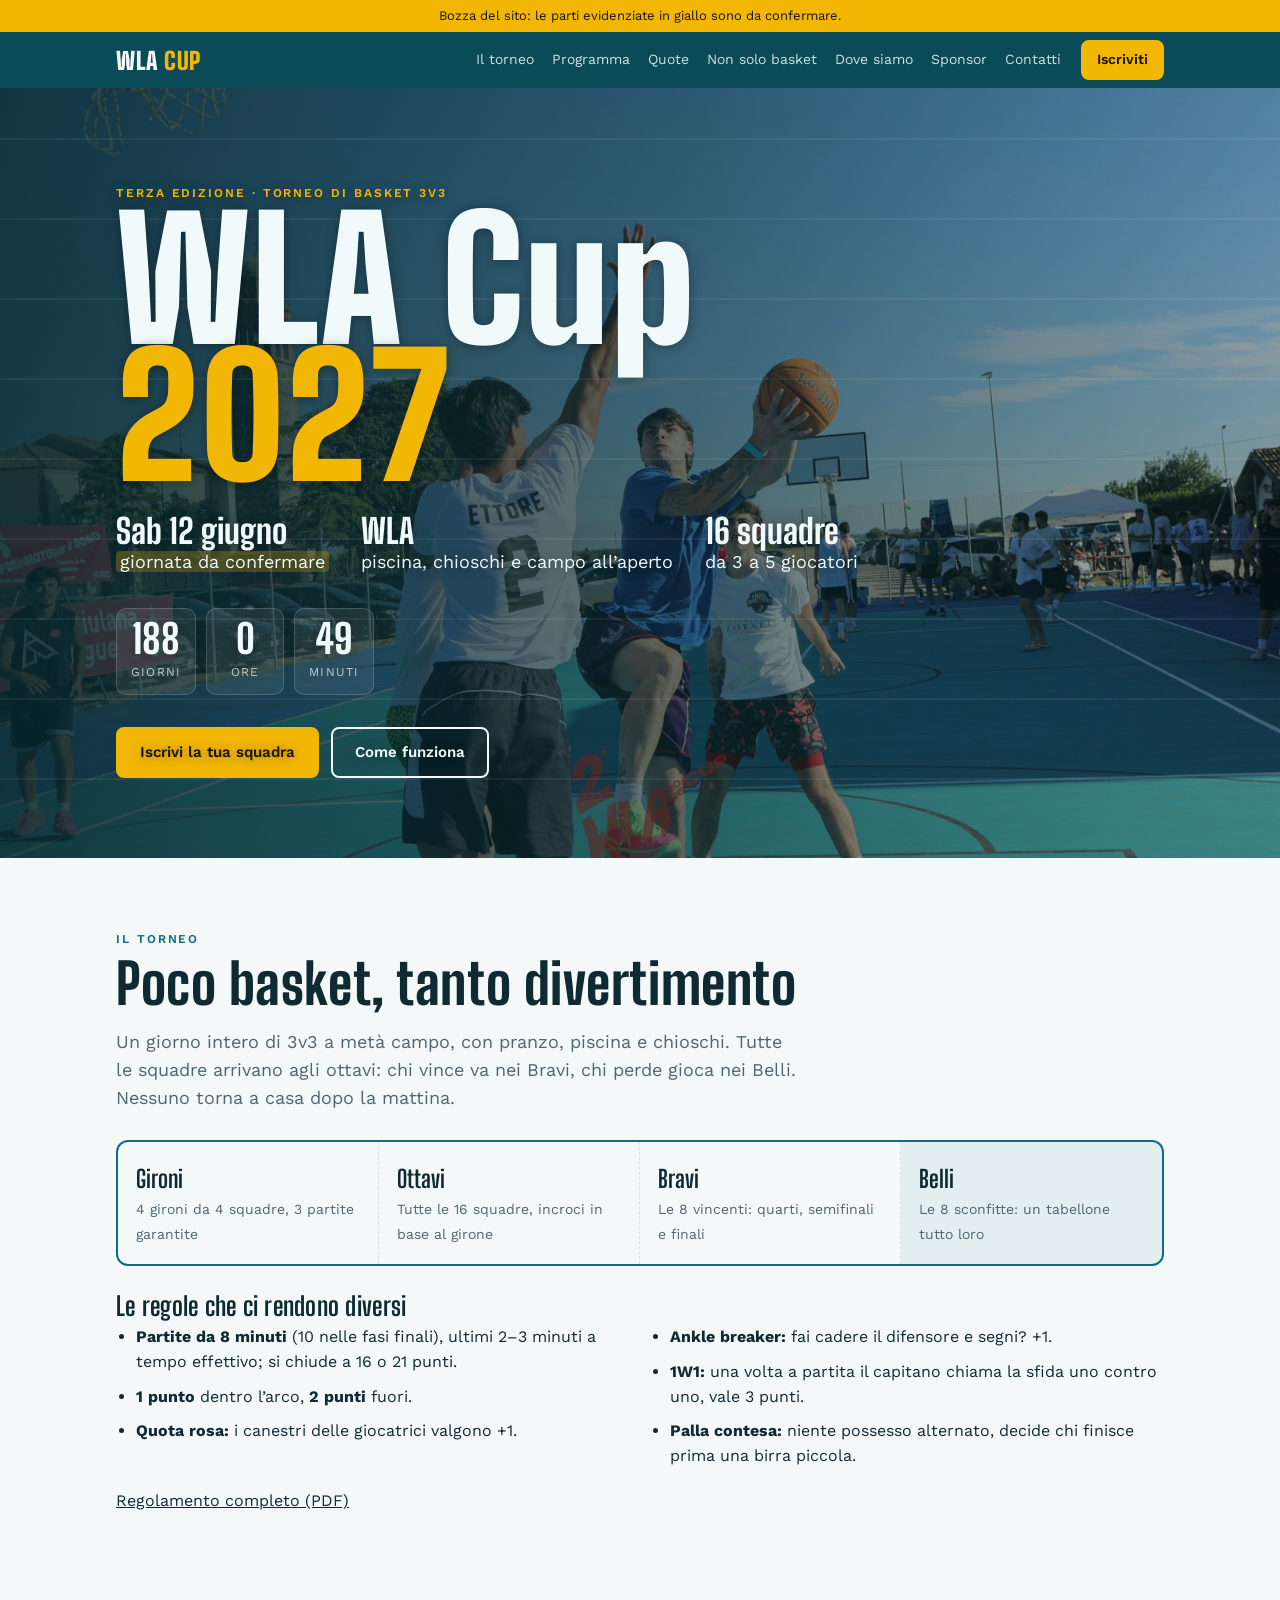
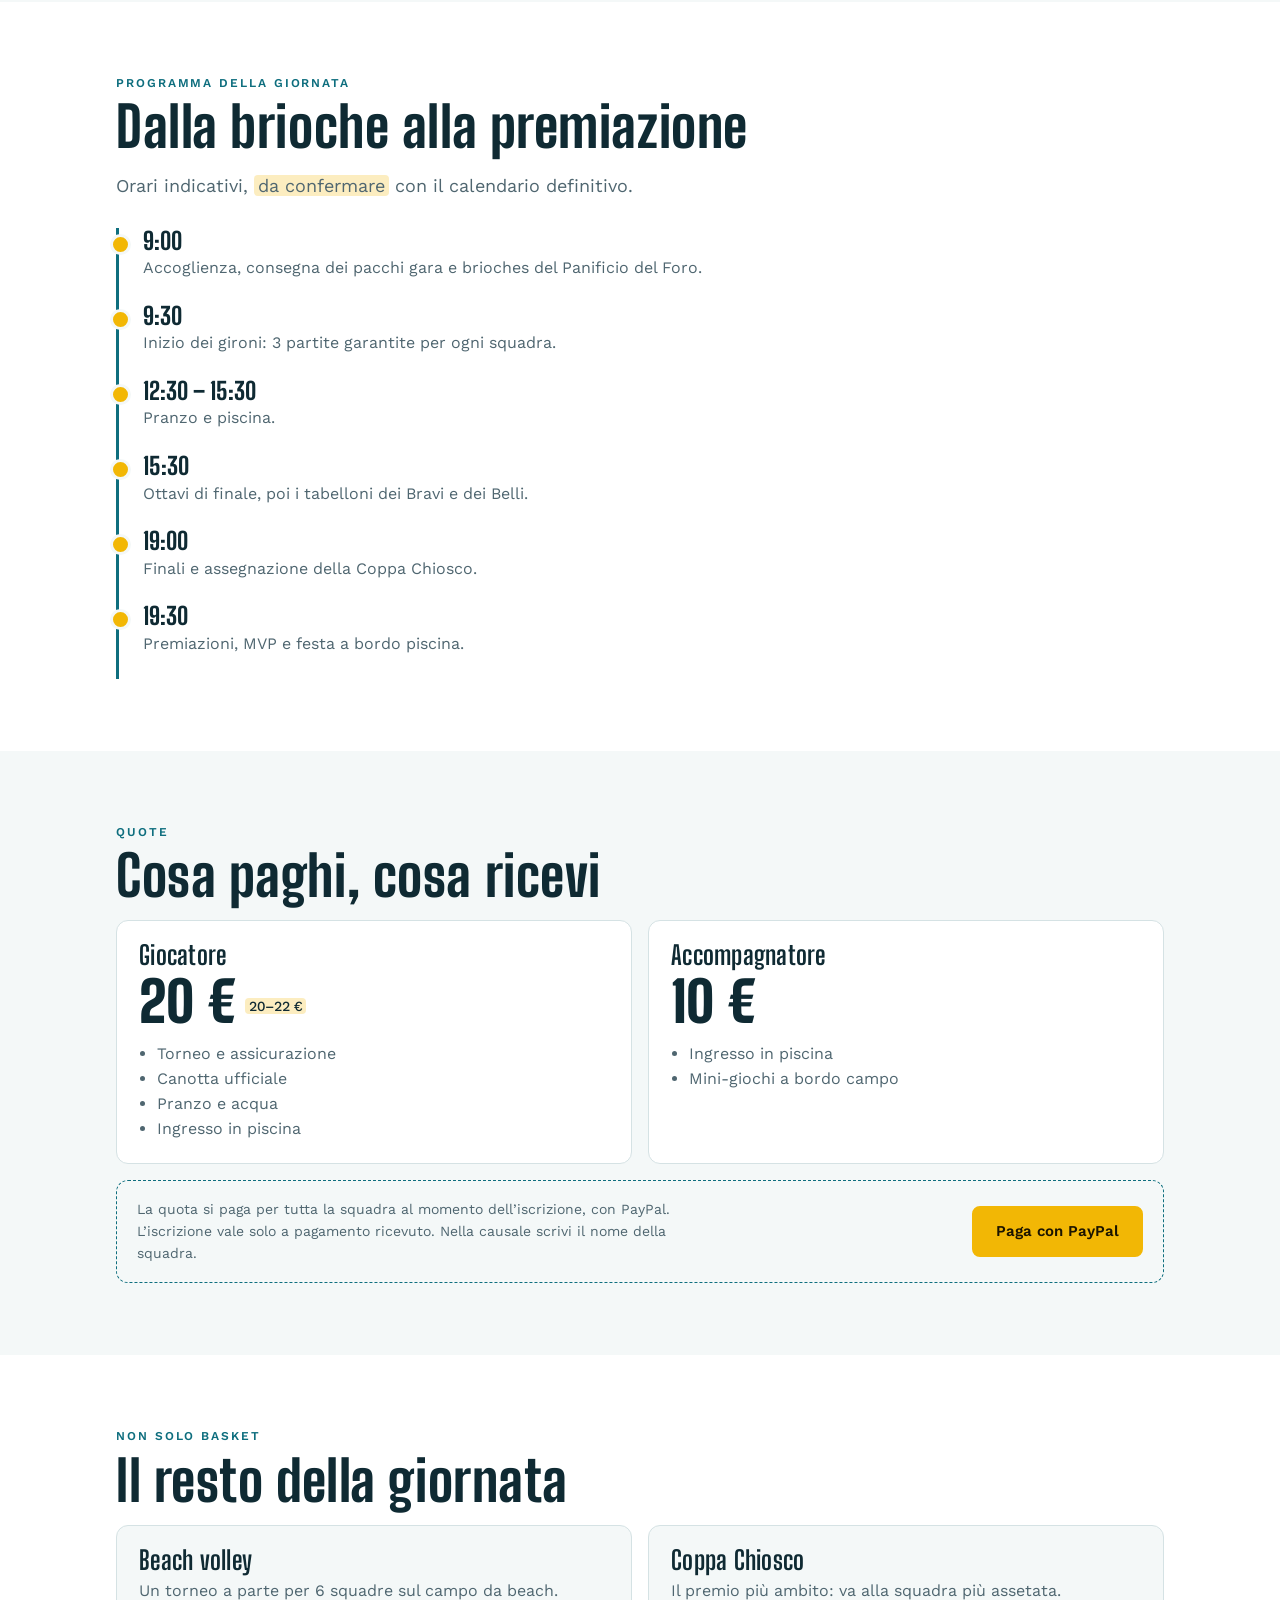
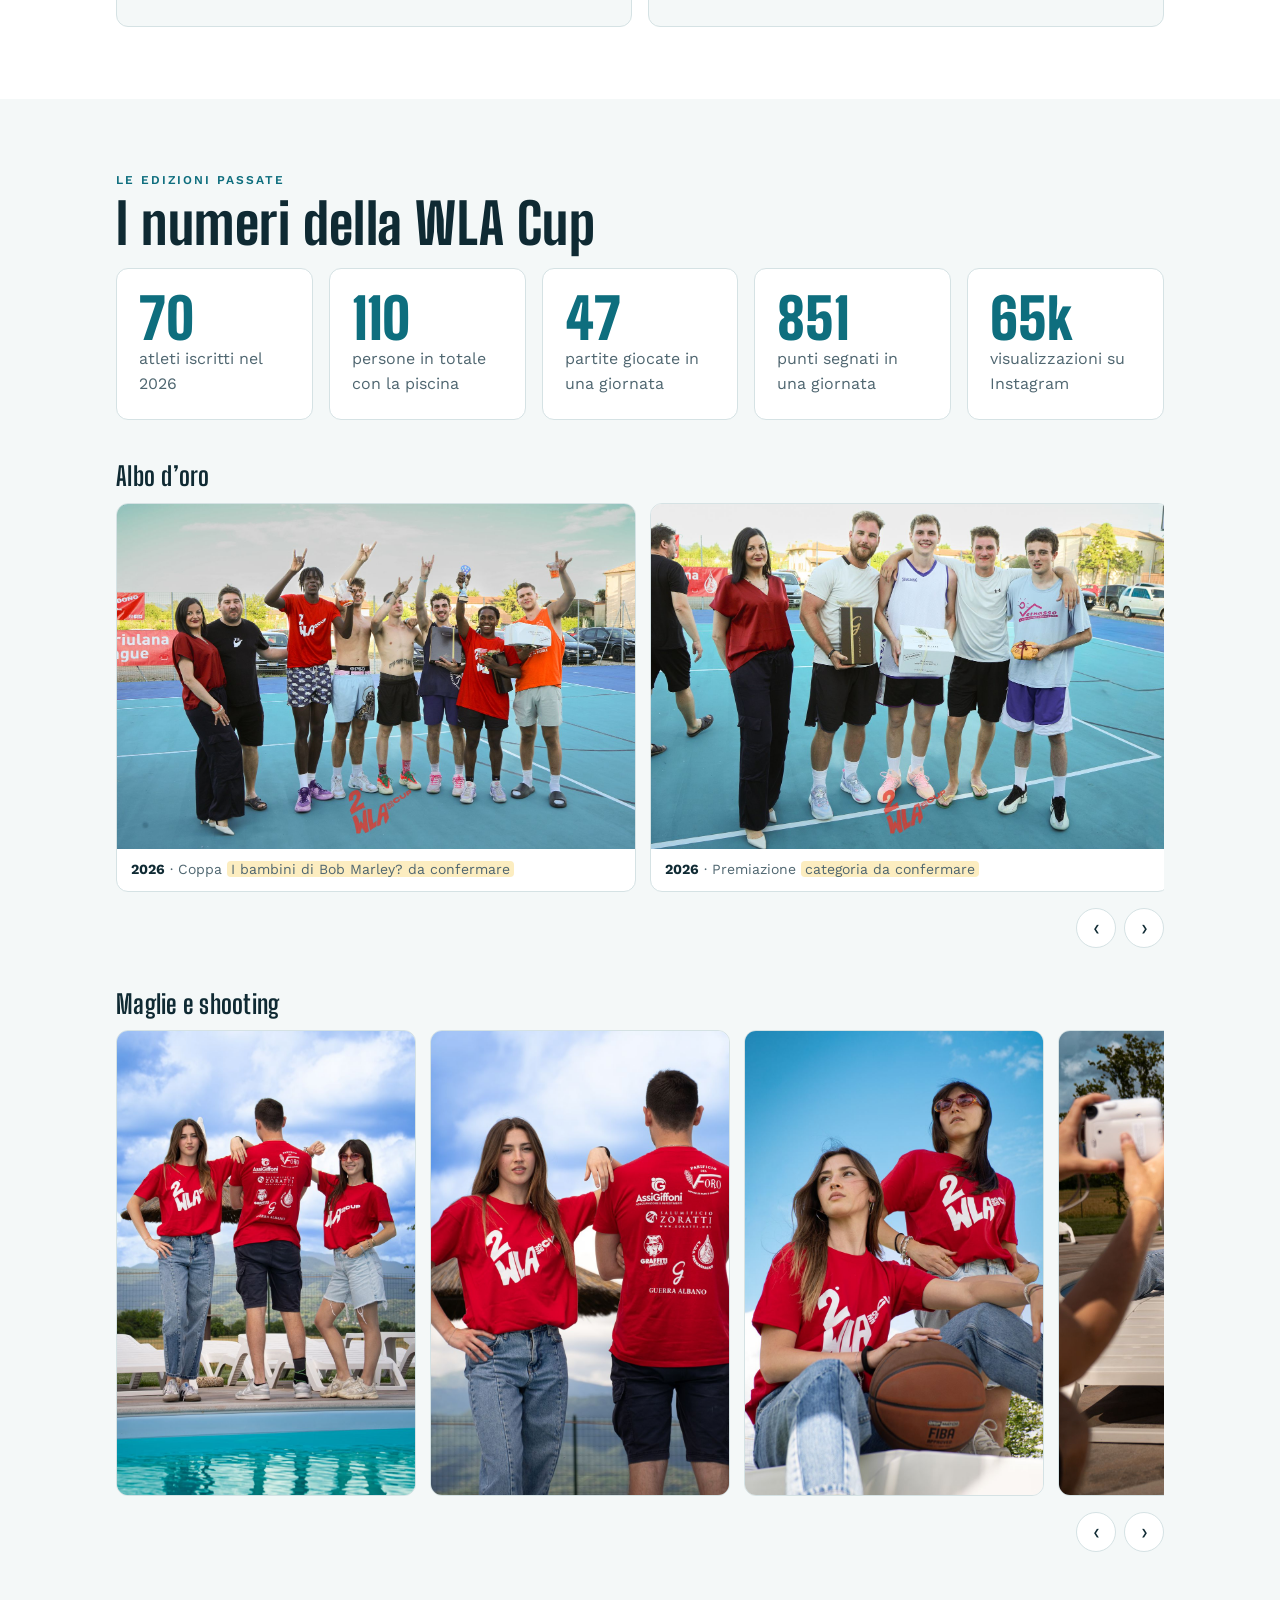
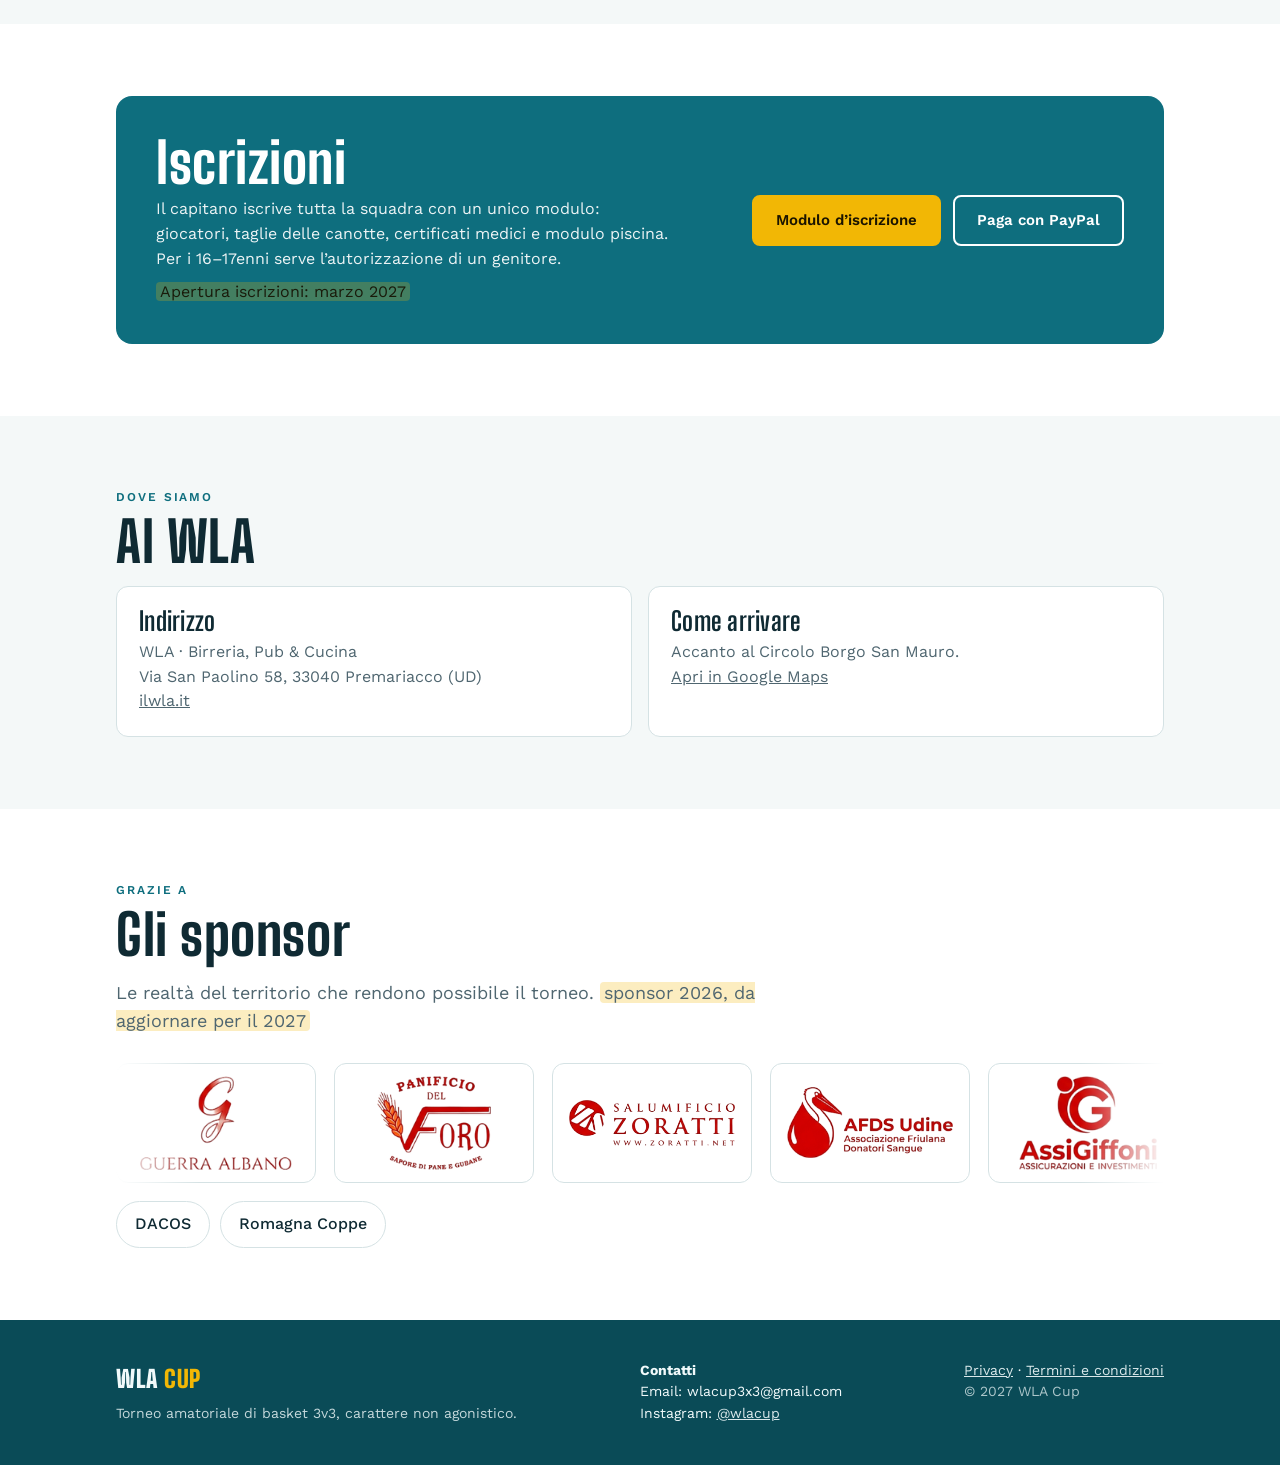
==== commit 1fc2f95c: "Ciao" ====
--- a/index.html
+++ b/index.html
@@ -57,9 +57,14 @@
 .menu{display:none;margin-left:auto;background:none;border:1px solid rgba(255,255,255,.4);color:var(--on-deep);border-radius:6px;padding:6px 10px;font:inherit;font-size:14px}
 
 /* hero: corsie della vasca */
-header.hero{background:var(--deep);color:var(--on-deep);position:relative;overflow:hidden;padding-block:72px 64px}
+header.hero{background:var(--deep);color:var(--on-deep);position:relative;overflow:hidden;padding-block:96px 80px;text-shadow:0 1px 12px rgba(0,0,0,.35)}
 header.hero::before{content:"";position:absolute;inset:0;background:repeating-linear-gradient(0deg,transparent 0 78px,rgba(255,255,255,.06) 78px 80px);pointer-events:none}
-header.hero .wrap{position:relative}
+header.hero .wrap{position:relative;z-index:2}
+header.hero::before{z-index:1}
+.hero-bg{position:absolute;inset:0;z-index:0}
+.hero-bg img{position:absolute;inset:0;width:100%;height:100%;object-fit:cover;opacity:0;transition:opacity 1.6s ease}
+.hero-bg img.on{opacity:1}
+.hero-bg::after{content:"";position:absolute;inset:0;background:linear-gradient(90deg,rgba(7,40,47,.88) 0%,rgba(7,40,47,.62) 55%,rgba(7,40,47,.35) 100%)}
 header.hero .kicker{color:var(--sun)}
 .hero h1{font-size:clamp(64px,15vw,168px);font-weight:900;line-height:.82}
 .hero h1 em{font-style:normal;color:var(--sun);display:block}
@@ -127,8 +132,8 @@
 .marquee-track{display:flex;width:max-content;animation:scroll 28s linear infinite}
 .marquee:hover .marquee-track{animation-play-state:paused}
 .logos{display:flex;gap:18px;padding-right:18px}
-.logo{display:grid;place-items:center;width:180px;height:110px;background:#fff;border:1px solid var(--line);border-radius:12px;padding:14px}
-.logo img{max-width:100%;max-height:100%;object-fit:contain}
+.logo{display:block;width:200px;height:120px;background:#fff;border:1px solid var(--line);border-radius:12px;padding:12px 16px}
+.logo img{display:block;width:100%;height:100%;object-fit:contain}
 @keyframes scroll{to{transform:translateX(-50%)}}
 
 /* sponsor */
@@ -188,6 +193,7 @@
 </nav>
 
 <header class="hero" id="top">
+  <div class="hero-bg" aria-hidden="true"><img src="img/2026/foto-01.jpg" alt="" class="on"><img src="img/2026/foto-04.jpg" alt=""><img src="img/2026/foto-05.jpg" alt=""><img src="img/2026/foto-06.jpg" alt=""><img src="img/2026/foto-02.jpg" alt=""><img src="img/2025/foto-01.jpg" alt=""><img src="img/2025/foto-05.jpg" alt=""><img src="img/2025/foto-08.jpg" alt=""></div>
   <div class="wrap">
     <p class="kicker">Terza edizione · Torneo di basket 3v3</p>
     <h1>WLA Cup <em>2027</em></h1>
@@ -228,7 +234,7 @@
       <li><strong>1W1:</strong> una volta a partita il capitano chiama la sfida uno contro uno, vale 3 punti.</li>
       <li><strong>Palla contesa:</strong> niente possesso alternato, decide chi finisce prima una birra piccola.</li>
     </ul>
-    <p style="margin-top:20px"><a href="#contatti">Regolamento completo</a> <span class="tbd">pagina o PDF da collegare</span></p>
+    <p style="margin-top:20px"><a href="https://drive.google.com/file/d/1bDFdglPlYdbzx42nmn8Edi-oRGehAQQ-/view?usp=drive_link" target="_blank" rel="noopener">Regolamento completo (PDF)</a></p>
   </div>
 </section>
 
@@ -297,28 +303,21 @@
     <h3 class="car-title">Albo d’oro</h3>
     <div class="carousel" data-carousel aria-label="Foto dei vincitori">
       <div class="track">
-        <figure class="slide placeholder"><div class="ph">Foto dei vincitori 2026 <span class="tbd">da aggiungere</span></div><figcaption><b>2026</b> · I bambini di Bob Marley</figcaption></figure>
-        <figure class="slide"><img src="img/vincitori/vincitori-2025-01.jpg" alt="Quattro giocatori sollevano la coppa e i premi sotto il gazebo" loading="lazy"><figcaption><b>2025</b> · Prima edizione <span class="tbd">squadra da confermare</span></figcaption></figure>
-        <figure class="slide"><img src="img/vincitori/vincitori-2025-02.jpg" alt="Quattro giocatori in posa con la coppa, i buoni e i premi degli sponsor" loading="lazy"><figcaption><b>2025</b> · Premiazione</figcaption></figure>
+        <figure class="slide"><img src="img/vincitori/vincitori-2026-01.jpg" alt="Premiazione WLA Cup 2026: squadra esulta con coppa e premi insieme agli organizzatori" loading="lazy"><figcaption><b>2026</b> · Coppa <span class="tbd">I bambini di Bob Marley? da confermare</span></figcaption></figure>
+        <figure class="slide"><img src="img/vincitori/vincitori-2026-02.jpg" alt="Premiazione WLA Cup 2026: quattro giocatori in posa con i premi degli sponsor" loading="lazy"><figcaption><b>2026</b> · Premiazione <span class="tbd">categoria da confermare</span></figcaption></figure>
+        <figure class="slide"><img src="img/vincitori/vincitori-2026-03.jpg" alt="Premiazione WLA Cup 2026: quattro ragazzi con panettone e premi" loading="lazy"><figcaption><b>2026</b> · Premiazione <span class="tbd">categoria da confermare</span></figcaption></figure>
+        <figure class="slide"><img src="img/vincitori/vincitori-2026-04.jpg" alt="Premiazione WLA Cup 2026: giocatore con una piccola coppa dorata e una confezione regalo" loading="lazy"><figcaption><b>2026</b> · Premio individuale <span class="tbd">MVP?</span></figcaption></figure>
+        <figure class="slide"><img src="img/vincitori/vincitori-2026-05.jpg" alt="Premiazione WLA Cup 2026: una giocatrice e un giocatore ricevono i premi" loading="lazy"><figcaption><b>2026</b> · Premiazione <span class="tbd">categoria da confermare</span></figcaption></figure>
+        <figure class="slide"><img src="img/vincitori/vincitori-2025-01.jpg" alt="Premiazione WLA Cup 2025: quattro giocatori sollevano la coppa e i premi sotto il gazebo" loading="lazy"><figcaption><b>2025</b> · Coppa <span class="tbd">squadra da confermare</span></figcaption></figure>
+        <figure class="slide"><img src="img/vincitori/vincitori-2025-02.jpg" alt="Premiazione WLA Cup 2025: quattro giocatori in posa con la coppa, i buoni e i premi degli sponsor" loading="lazy"><figcaption><b>2025</b> · Coppa</figcaption></figure>
+        <figure class="slide"><img src="img/vincitori/vincitori-2025-03.jpg" alt="Premiazione WLA Cup 2025: squadra Team Fatecivederequalcosa in posa sul campo con i premi" loading="lazy"><figcaption><b>2025</b> · Team Fatecivederequalcosa <span class="tbd">categoria da confermare</span></figcaption></figure>
+        <figure class="slide"><img src="img/vincitori/vincitori-2025-04.jpg" alt="Premiazione WLA Cup 2025: squadra Team Fatecivederequalcosa sotto il gazebo con i premi" loading="lazy"><figcaption><b>2025</b> · Team Fatecivederequalcosa</figcaption></figure>
+        <figure class="slide"><img src="img/vincitori/vincitori-2025-05.jpg" alt="Premiazione WLA Cup 2025: tre ragazzi sorridenti con panettone e premi" loading="lazy"><figcaption><b>2025</b> · Premiazione <span class="tbd">Coppa Chiosco?</span></figcaption></figure>
+        <figure class="slide"><img src="img/vincitori/vincitori-2025-06.jpg" alt="Premiazione WLA Cup 2025: giocatore con un premio accanto al presentatore" loading="lazy"><figcaption><b>2025</b> · Premio individuale <span class="tbd">MVP?</span></figcaption></figure>
       </div>
       <div class="car-nav"><button type="button" data-prev aria-label="Foto precedente">‹</button><button type="button" data-next aria-label="Foto successiva">›</button></div>
     </div>
 
-    <h3 class="car-title">La giornata</h3>
-    <div class="carousel" data-carousel aria-label="Foto delle edizioni passate">
-      <div class="track">
-        <figure class="slide"><img src="img/2025/foto-01.jpg" alt="Tiro in elevazione con le montagne sullo sfondo" loading="lazy"></figure>
-        <figure class="slide"><img src="img/2025/foto-02.jpg" alt="Azione sotto canestro con difensore in salto e pubblico" loading="lazy"></figure>
-        <figure class="slide"><img src="img/2025/foto-03.jpg" alt="Giocatori e amici a bordo campo che ridono" loading="lazy"></figure>
-        <figure class="slide"><img src="img/2025/foto-04.jpg" alt="Squadre in attesa sedute in fila sotto i gazebo" loading="lazy"></figure>
-        <figure class="slide"><img src="img/2025/foto-05.jpg" alt="Tiro in sospensione con il pallone in volo" loading="lazy"></figure>
-        <figure class="slide"><img src="img/2025/foto-06.jpg" alt="Uno contro uno in post basso sul campo blu" loading="lazy"></figure>
-        <figure class="slide"><img src="img/2025/foto-07.jpg" alt="Giocatore in volo verso il canestro per un appoggio" loading="lazy"></figure>
-        <figure class="slide"><img src="img/2025/foto-08.jpg" alt="Giocatore al tiro davanti a un folto pubblico" loading="lazy"></figure>
-      </div>
-      <div class="car-nav"><button type="button" data-prev aria-label="Foto precedente">‹</button><button type="button" data-next aria-label="Foto successiva">›</button></div>
-    </div>
-    <p style="color:var(--soft);font-size:14px;margin-top:8px">Foto della prima edizione (2025). <span class="tbd">aggiungere le foto 2026</span></p>
 
     <h3 class="car-title">Maglie e shooting</h3>
     <div class="carousel tall" data-carousel aria-label="Foto dello shooting con le maglie">
@@ -343,7 +342,7 @@
         <p><span class="tbd" style="color:#1B1400">Apertura iscrizioni: marzo 2027</span></p>
       </div>
       <div class="cta">
-        <a class="btn" href="#" aria-disabled="true">Modulo d’iscrizione</a>
+        <a class="btn" href="https://form.jotform.com/251352451014343" target="_blank" rel="noopener">Modulo d’iscrizione</a>
         <a class="btn ghost" href="https://www.paypal.me/WLACUP" target="_blank" rel="noopener">Paga con PayPal</a>
       </div>
     </div>
@@ -421,12 +420,21 @@
   tick(); setInterval(tick,30000);
   var nav=document.getElementById('nav'),btn=document.getElementById('menu');
   btn.addEventListener('click',function(){var o=nav.classList.toggle('open');btn.setAttribute('aria-expanded',o)});
+  var reduce=window.matchMedia('(prefers-reduced-motion: reduce)').matches;
   document.querySelectorAll('[data-carousel]').forEach(function(c){
     var t=c.querySelector('.track');
     function step(){var s=t.querySelector('.slide');return s?s.getBoundingClientRect().width+14:300}
     c.querySelector('[data-prev]').addEventListener('click',function(){t.scrollBy({left:-step()})});
-    c.querySelector('[data-next]').addEventListener('click',function(){t.scrollBy({left:step()})});
+    function next(){ if(t.scrollLeft+t.clientWidth>=t.scrollWidth-4){t.scrollTo({left:0})}else{t.scrollBy({left:step()})} }
+    c.querySelector('[data-next]').addEventListener('click',next);
+    var paused=false;
+    ['mouseenter','touchstart','focusin'].forEach(function(e){c.addEventListener(e,function(){paused=true},{passive:true})});
+    ['mouseleave','focusout'].forEach(function(e){c.addEventListener(e,function(){paused=false})});
+    c.addEventListener('touchend',function(){setTimeout(function(){paused=false},4000)},{passive:true});
+    if(!reduce) setInterval(function(){ if(!paused && !document.hidden) next(); },3500);
   });
+  var bgs=document.querySelectorAll('.hero-bg img'),bi=0;
+  if(bgs.length>1 && !reduce) setInterval(function(){ bgs[bi].classList.remove('on'); bi=(bi+1)%bgs.length; bgs[bi].classList.add('on'); },5000);
   document.querySelectorAll('#menu-list a').forEach(function(a){a.addEventListener('click',function(){nav.classList.remove('open');btn.setAttribute('aria-expanded','false')})});
 })();
 </script>
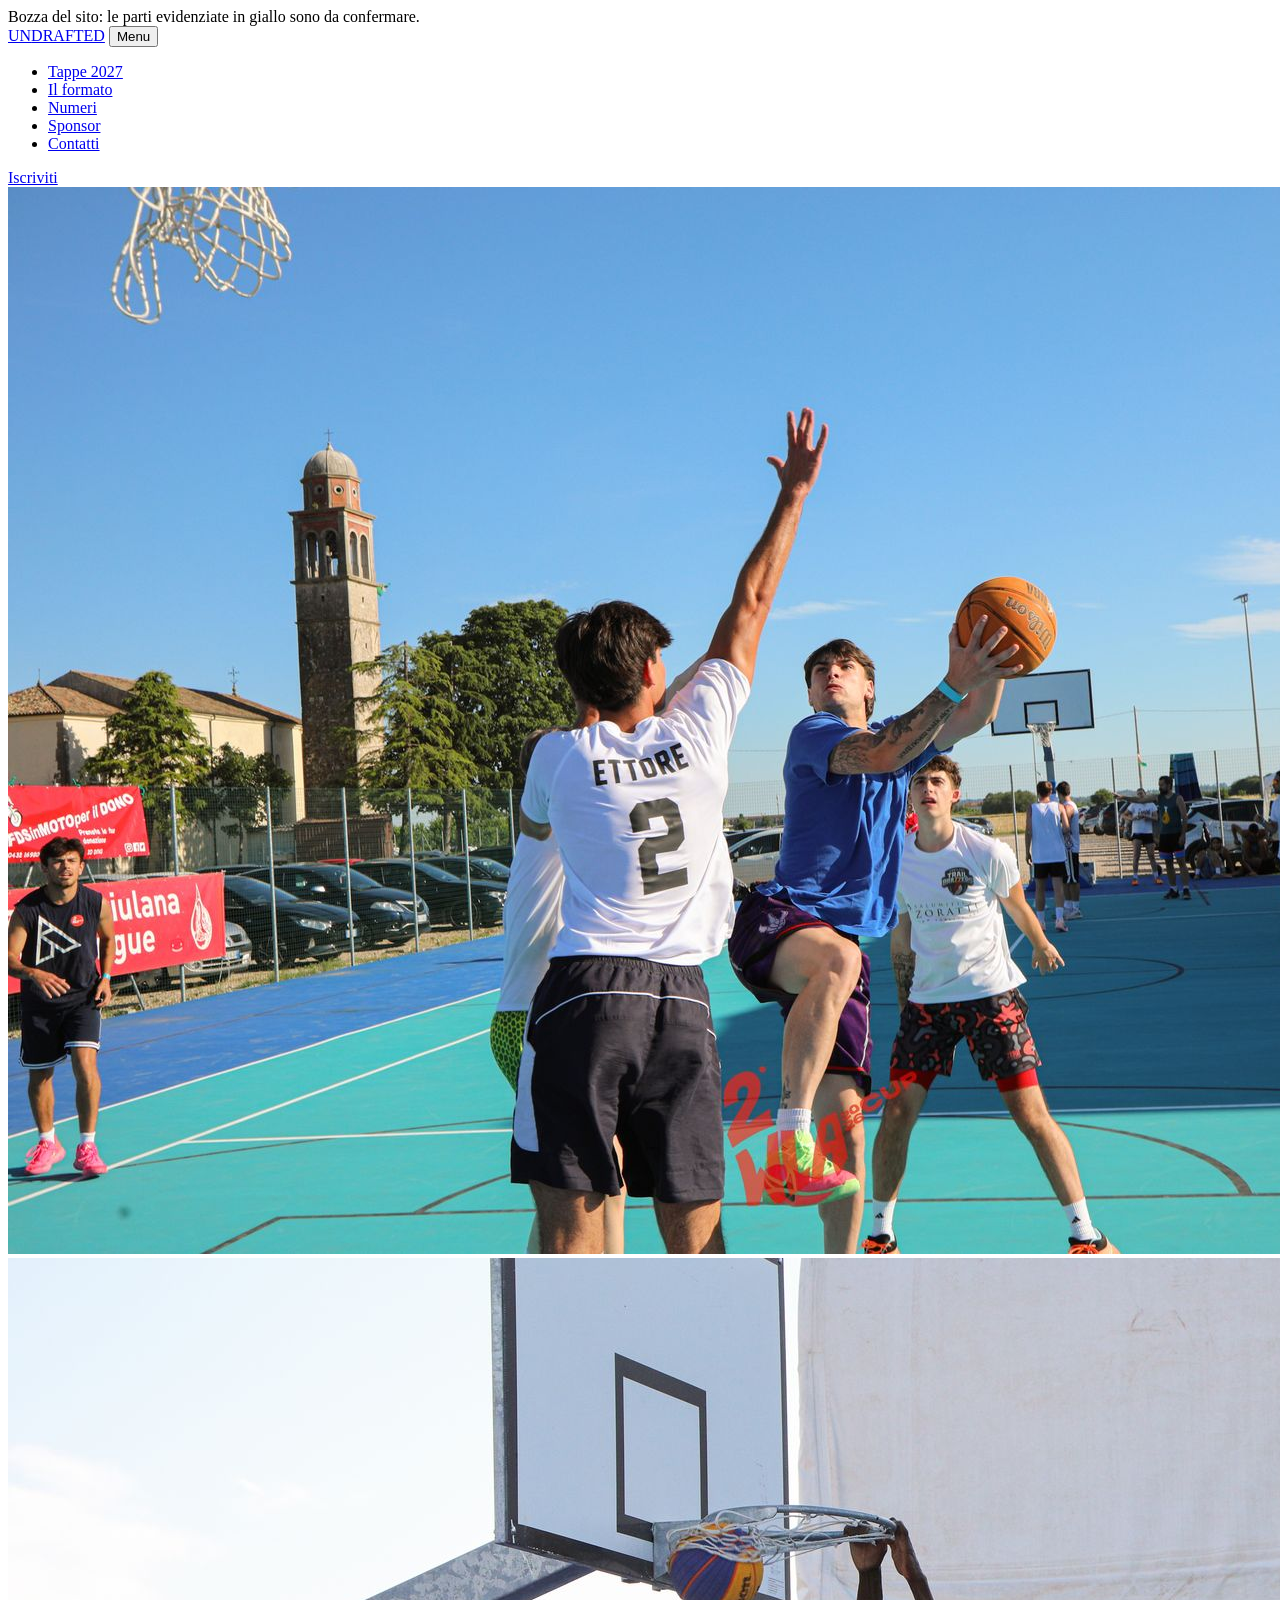
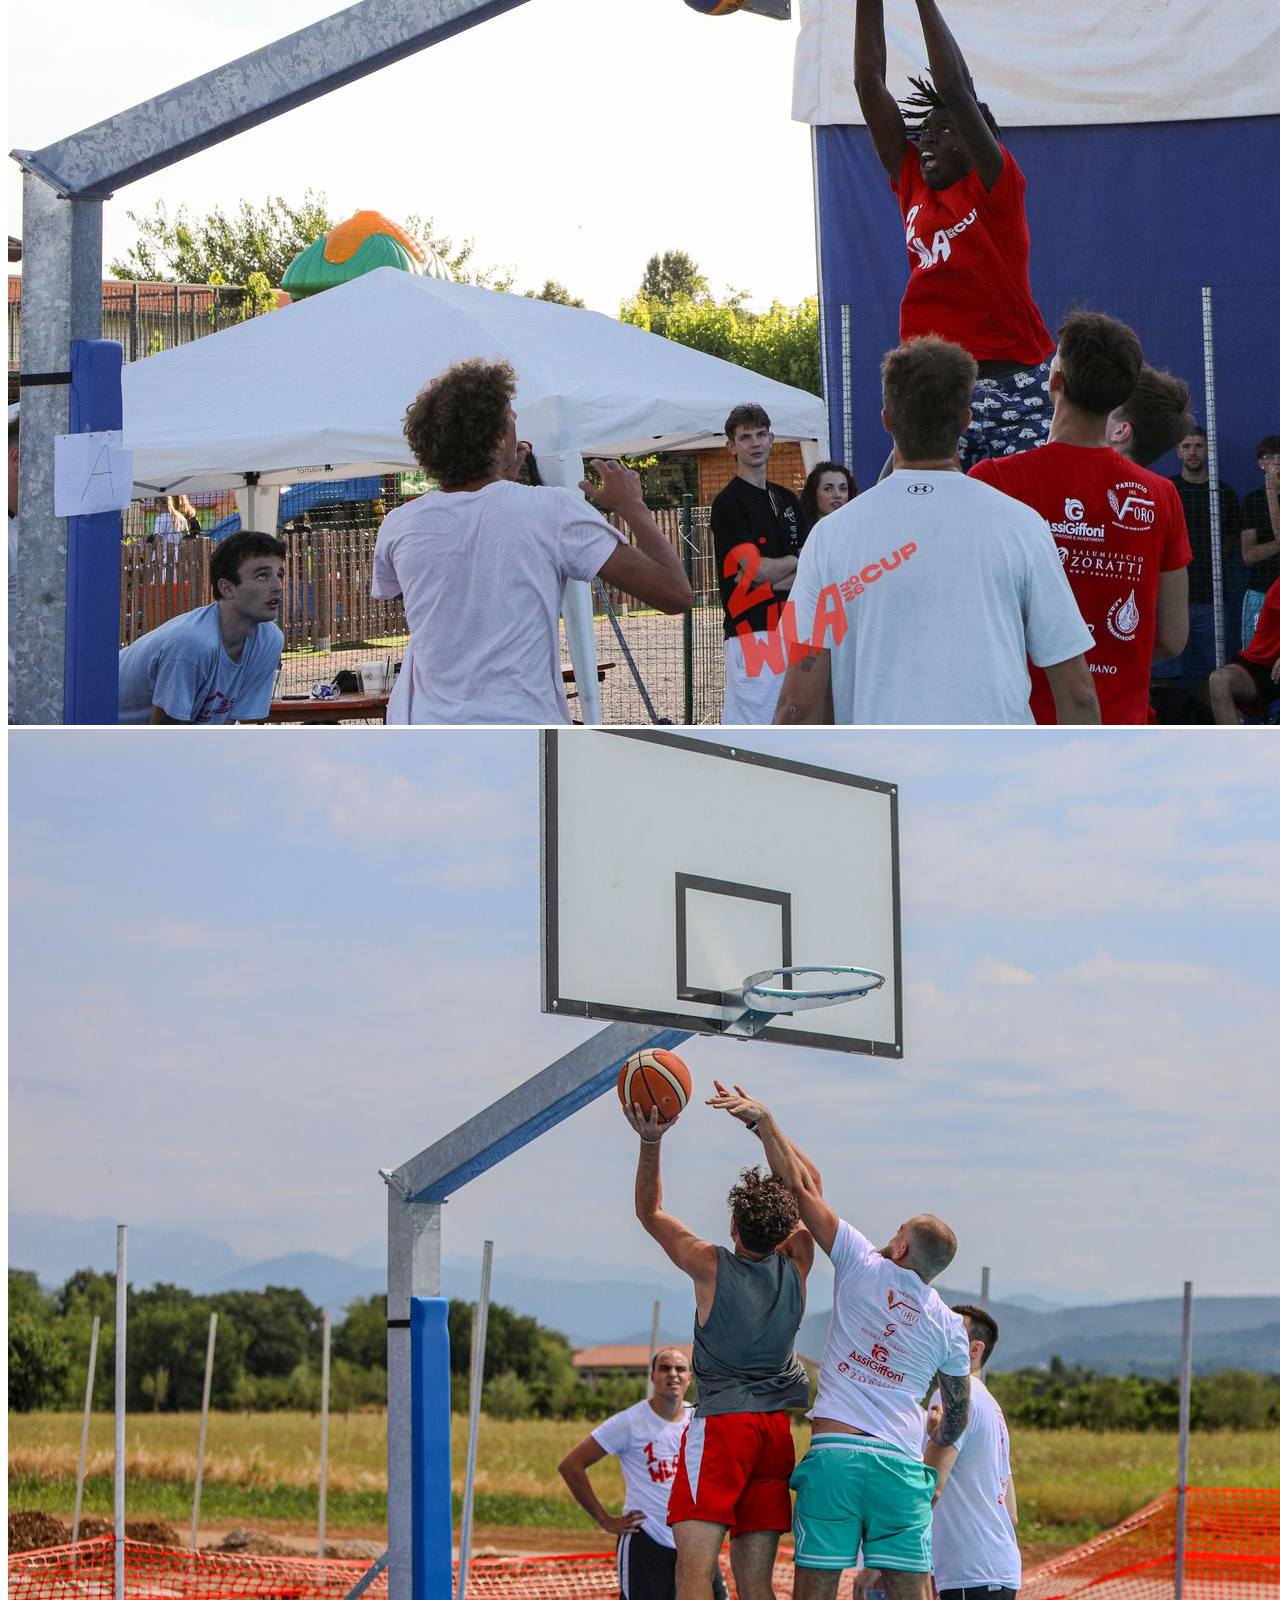
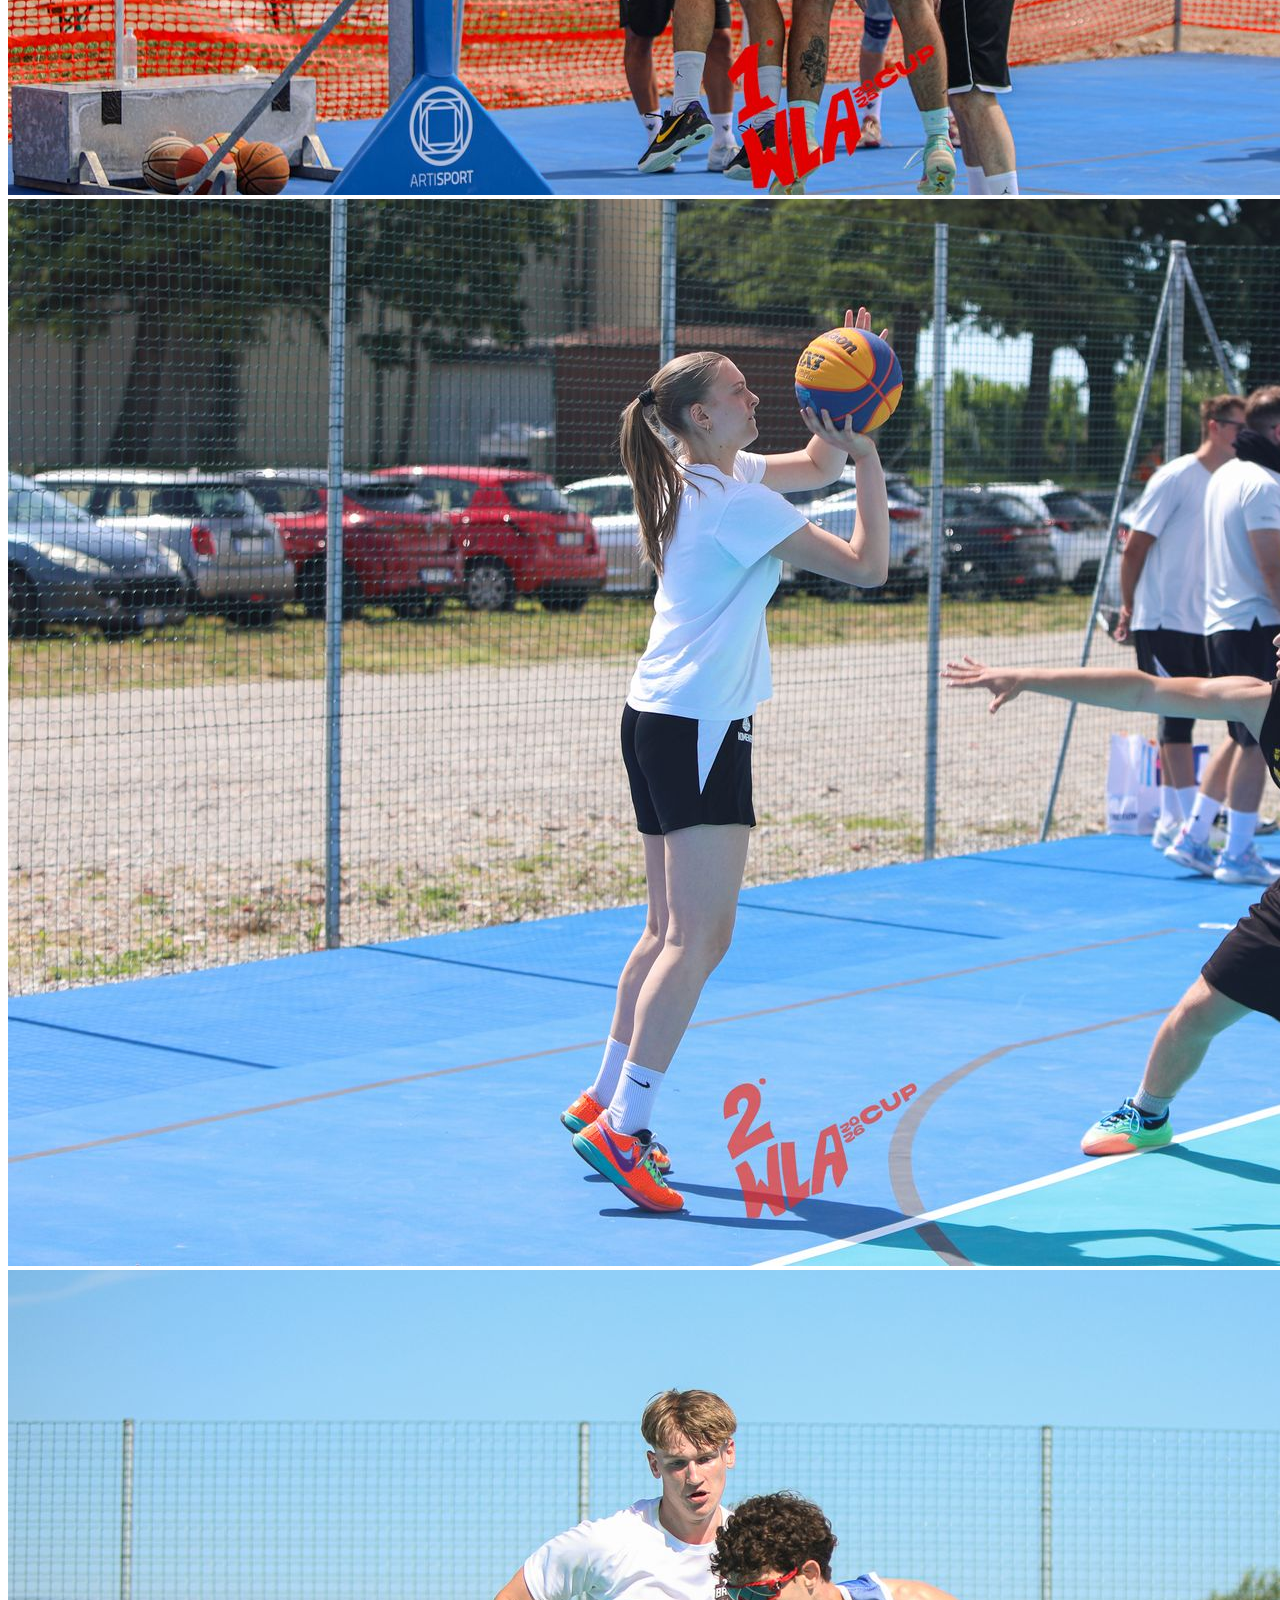
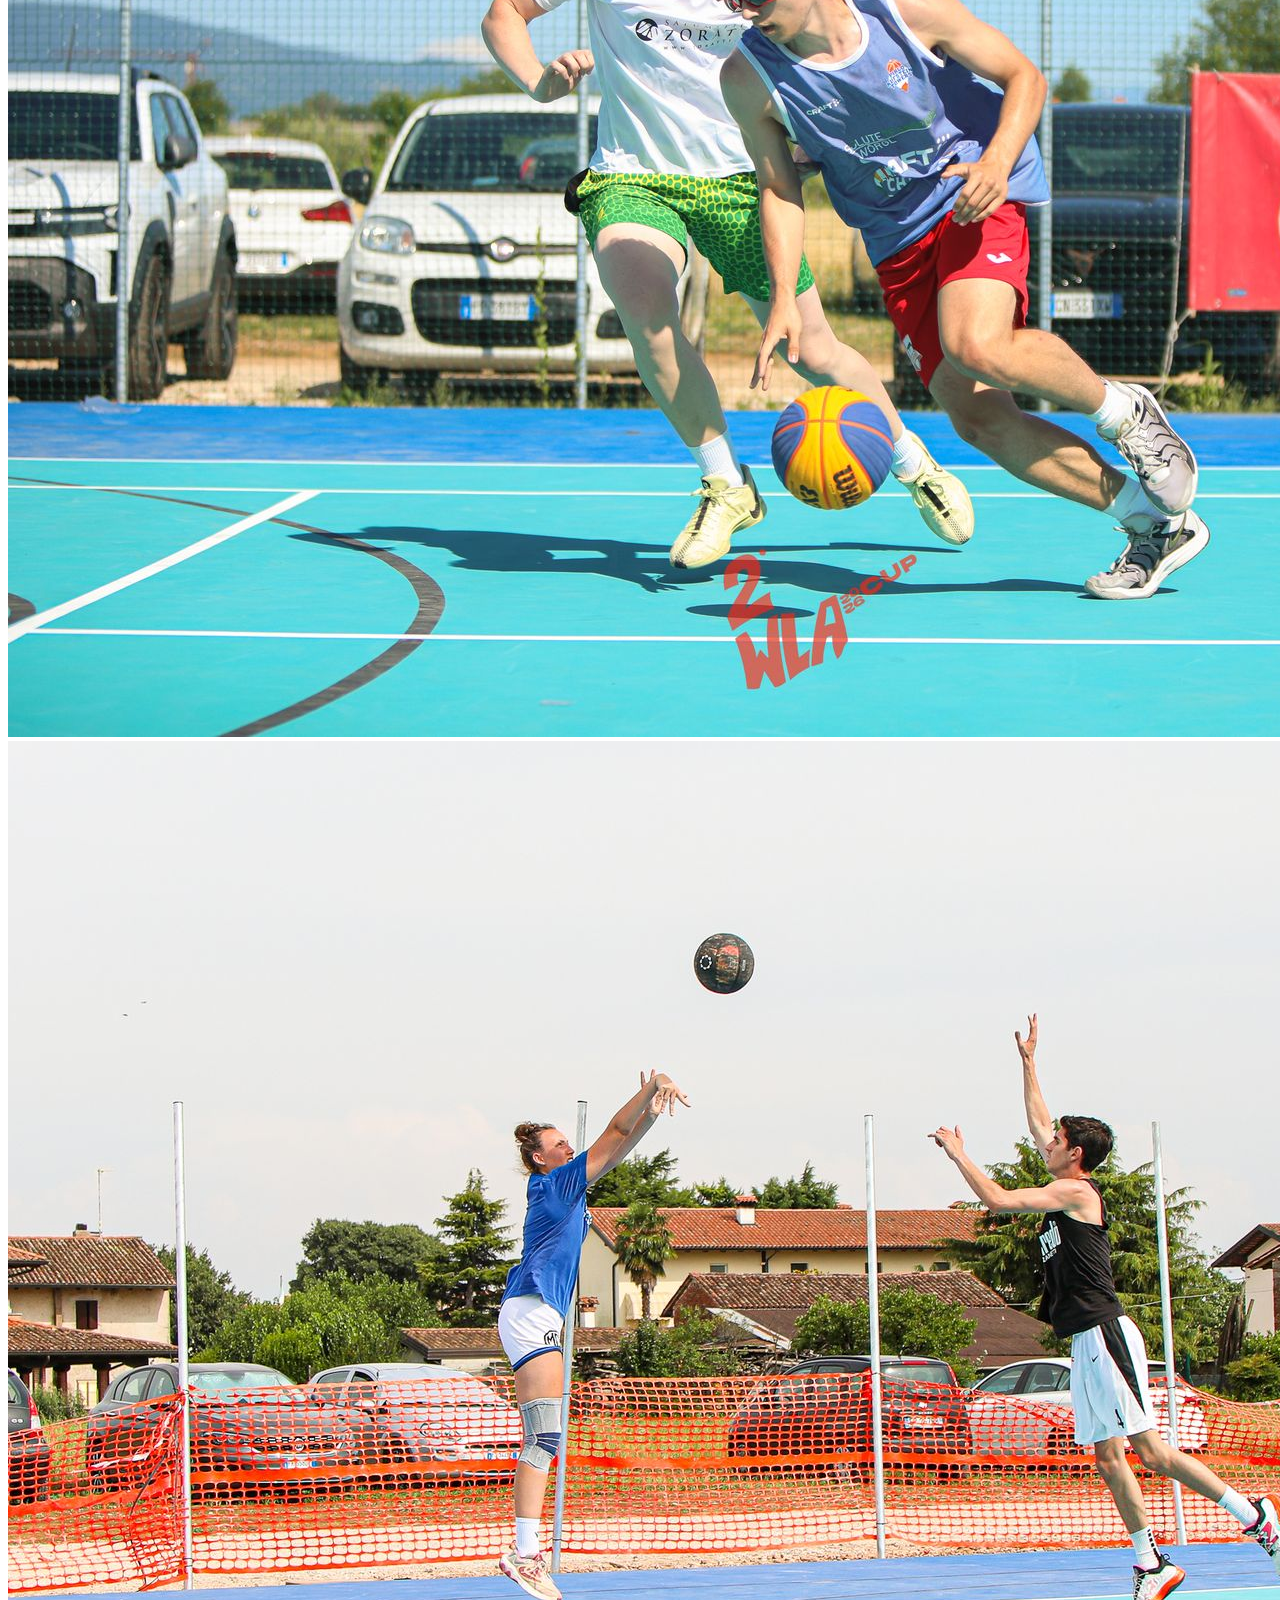
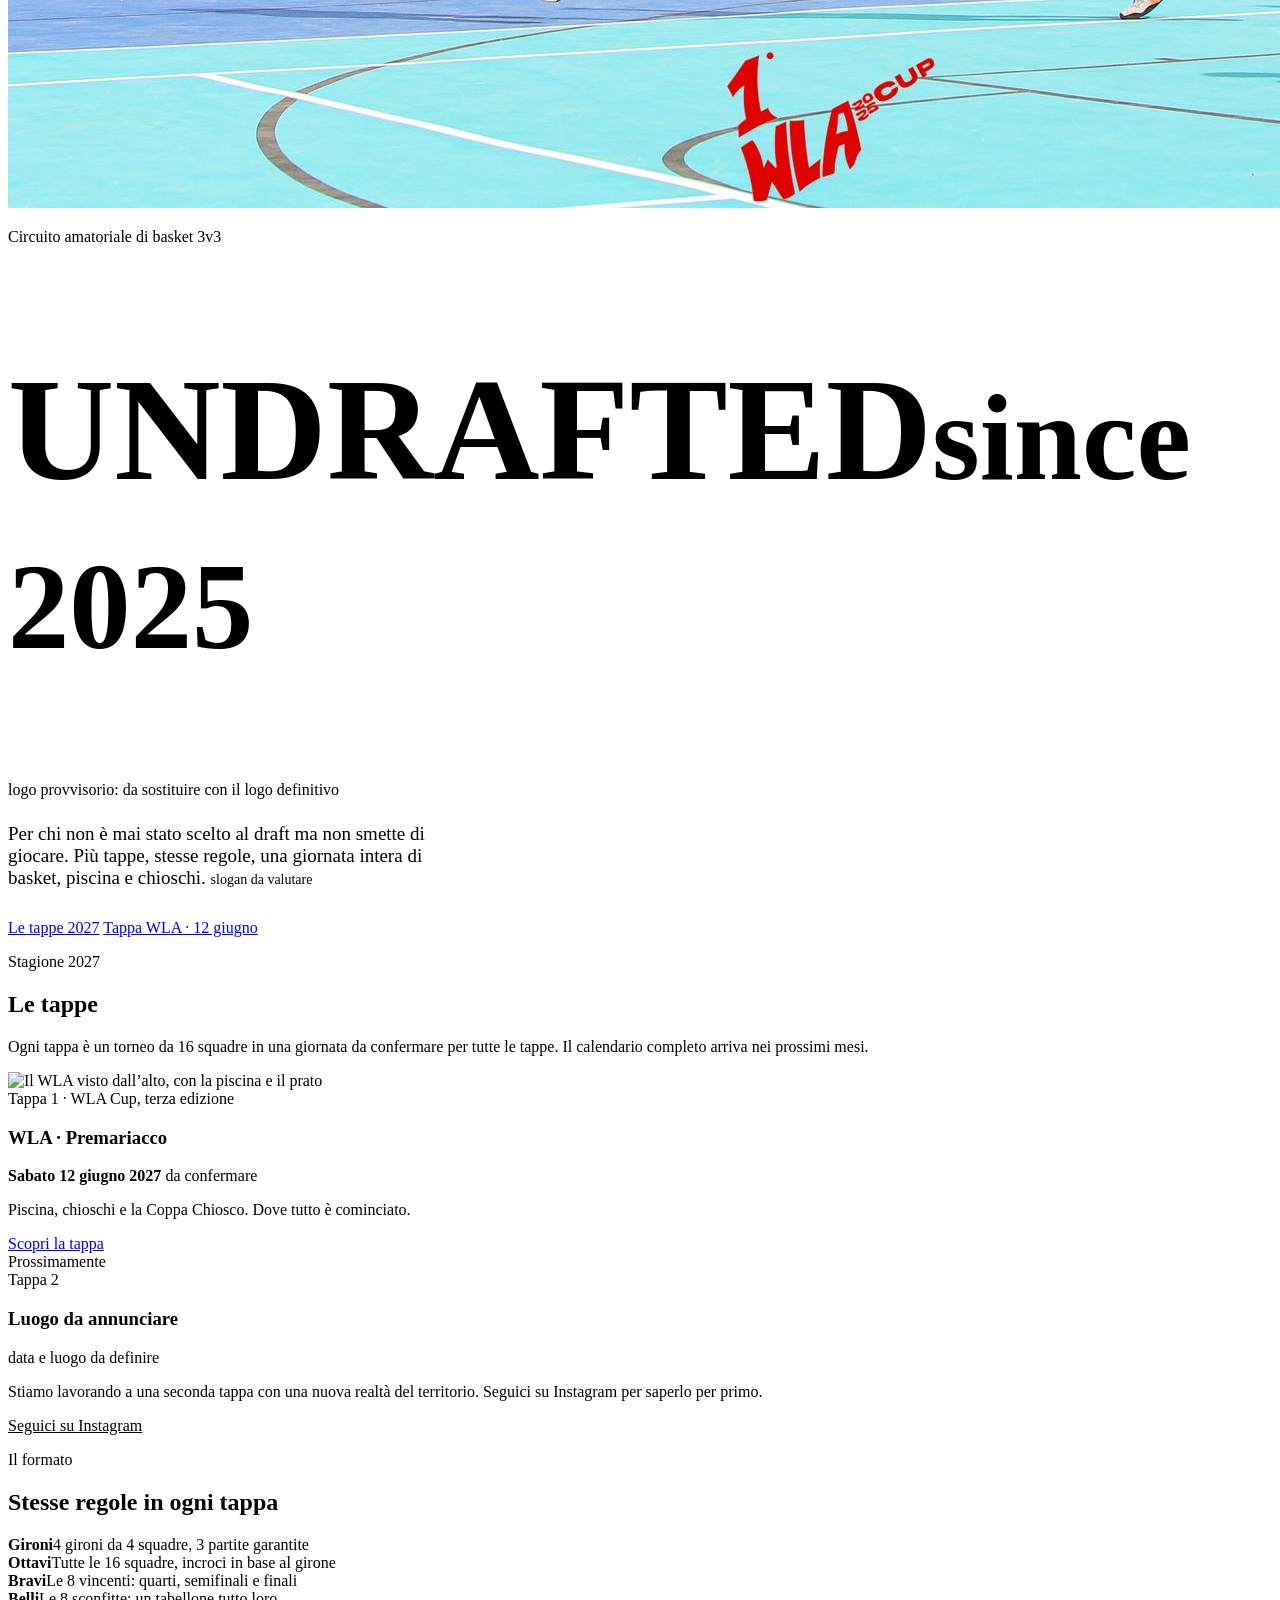
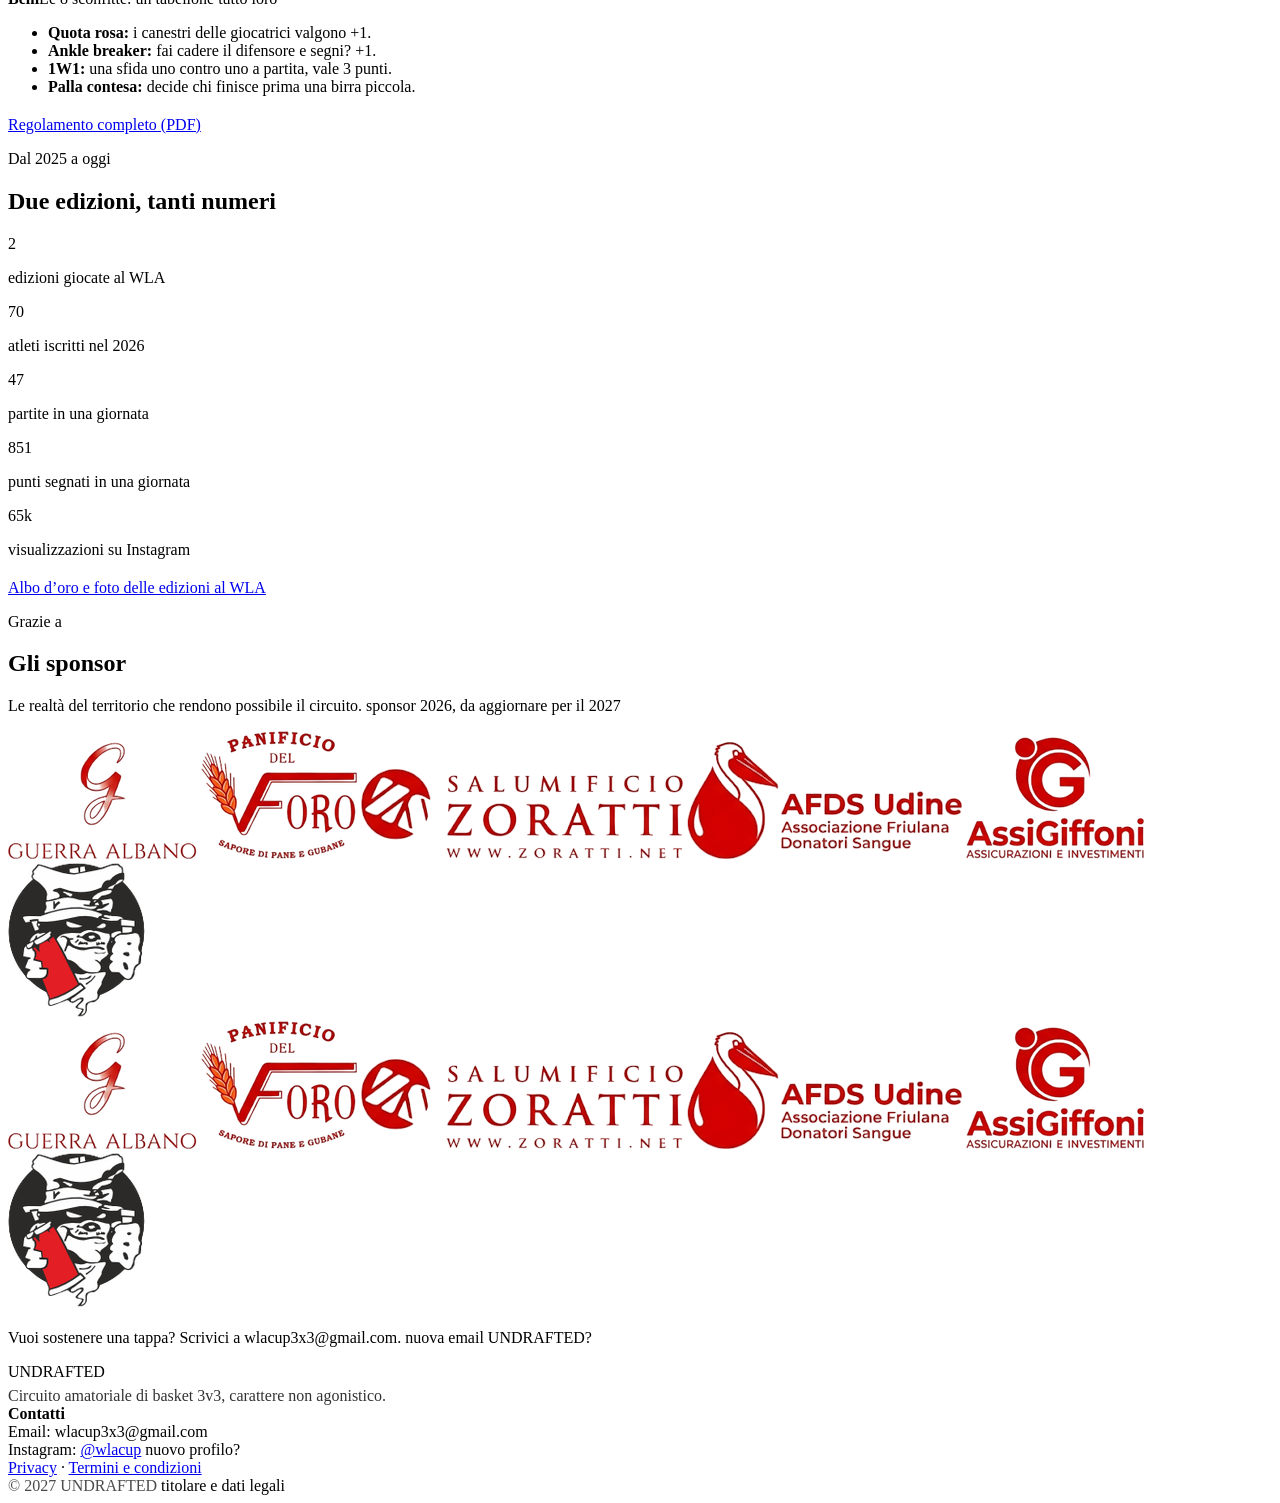
==== commit 192849aa: "Sito Undrafted finito e pagina wlacup" ====
--- a/index.html
+++ b/index.html
@@ -3,173 +3,13 @@
 <head>
 <meta charset="utf-8">
 <meta name="viewport" content="width=device-width, initial-scale=1, viewport-fit=cover">
-<title>WLA Cup 2027</title>
+<title>UNDRAFTED · Circuito 3v3</title>
 <meta name="claude:viewport-fit-sides" content="cover">
-<meta name="description" content="WLA Cup 2027, terza edizione del torneo di basket 3v3 al WLA: 16 squadre, piscina, chioschi e Coppa Chiosco. Sabato 12 giugno 2027.">
-<meta property="og:title" content="WLA Cup 2027 · Torneo 3v3">
-<meta property="og:description" content="Terza edizione del torneo 3v3 al WLA: 16 squadre, piscina, chioschi e Coppa Chiosco.">
+<meta name="description" content="UNDRAFTED, il circuito amatoriale di basket 3v3 nato nel 2025: più tappe, 16 squadre per tappa, Bravi e Belli, Coppa Chiosco. Prima tappa 2027 al WLA il 12 giugno.">
+<meta property="og:title" content="UNDRAFTED · Circuito 3v3">
+<meta property="og:description" content="Il circuito amatoriale di basket 3v3 nato nel 2025. Tappe 2027 in arrivo.">
 <meta name="theme-color" content="#0A4B57">
-<link rel="preconnect" href="https://fonts.googleapis.com">
-<link rel="preconnect" href="https://fonts.gstatic.com" crossorigin>
-<link rel="stylesheet" href="https://fonts.googleapis.com/css2?family=Big+Shoulders+Display:wght@700;800;900&family=Work+Sans:wght@400;500;600&display=swap">
-<style>
-/* Layout: sito a pagina singola, sezioni a tutta larghezza come corsie di una vasca; contenuto max 1080px */
-:root{
-  --bg:#F4F8F8; --surface:#FFFFFF; --ink:#0F2A33; --soft:#4F6670; --line:#D5E2E4;
-  --pool:#0E6E7E; --deep:#0A4B57; --sun:#F2B705; --on-deep:#F1FAFB;
-  --display:"Big Shoulders Display","Arial Narrow",Impact,sans-serif;
-  --body:"Work Sans",-apple-system,"Segoe UI",sans-serif;
-}
-@media (prefers-color-scheme: dark){:root:not([data-theme="light"]){
-  --bg:#0B1A1F; --surface:#112830; --ink:#E6F1F2; --soft:#9DB4BA; --line:#21414A;
-  --pool:#2BA3B5; --deep:#07323B; --sun:#F5C842; --on-deep:#F1FAFB; color-scheme:dark}}
-:root[data-theme="dark"]{
-  --bg:#0B1A1F; --surface:#112830; --ink:#E6F1F2; --soft:#9DB4BA; --line:#21414A;
-  --pool:#2BA3B5; --deep:#07323B; --sun:#F5C842; --on-deep:#F1FAFB; color-scheme:dark}
-*{box-sizing:border-box}
-html{scroll-behavior:smooth;scroll-padding-top:64px}
-body{margin:0;background:var(--bg);color:var(--ink);font-family:var(--body);font-size:16px;line-height:1.55}
-a{color:inherit}
-.wrap{max-width:1080px;margin:0 auto;padding-left:max(16px,env(safe-area-inset-left,0px));padding-right:max(16px,env(safe-area-inset-right,0px))}
-h1,h2,h3{font-family:var(--display);line-height:.95;letter-spacing:.01em;text-wrap:balance;margin:0}
-h2{font-size:clamp(38px,6vw,56px);font-weight:800;margin-bottom:18px}
-h3{font-size:26px;font-weight:700;margin-bottom:6px}
-.kicker{font-size:12px;letter-spacing:.16em;text-transform:uppercase;color:var(--pool);font-weight:600;margin:0 0 8px}
-.lead{font-size:18px;color:var(--soft);max-width:62ch;margin:0 0 28px}
-section{padding-block:72px}
-section.alt{background:var(--surface)}
-.draft{background:var(--sun);color:#1B1400;font-size:13px;text-align:center;padding:6px 16px}
-.tbd{background:rgba(242,183,5,.25);border-radius:4px;padding:0 4px}
-
-/* barra di navigazione */
-nav.top{position:sticky;top:env(safe-area-inset-top,0px);z-index:20;background:var(--deep);color:var(--on-deep)}
-body::before{content:"";position:fixed;inset:0 0 auto;height:env(safe-area-inset-top,0px);z-index:30;background:var(--deep)}
-nav.top .wrap{display:flex;align-items:center;gap:20px;height:56px}
-.brand{font-family:var(--display);font-weight:900;font-size:24px;text-decoration:none;letter-spacing:.03em}
-.brand span{color:var(--sun)}
-nav.top ul{display:flex;gap:18px;list-style:none;margin:0 0 0 auto;padding:0;font-size:14px}
-nav.top ul a{text-decoration:none;opacity:.85}
-nav.top ul a:hover{opacity:1;text-decoration:underline;text-underline-offset:4px}
-.btn{display:inline-block;font-family:var(--body);font-weight:600;font-size:15px;text-decoration:none;padding:12px 22px;border-radius:8px;background:var(--sun);color:#1B1400;border:2px solid var(--sun)}
-.btn.ghost{background:transparent;color:inherit;border-color:currentColor}
-.btn:focus-visible,a:focus-visible,button:focus-visible{outline:3px solid var(--sun);outline-offset:3px}
-nav.top .btn{padding:7px 14px;font-size:14px}
-.menu{display:none;margin-left:auto;background:none;border:1px solid rgba(255,255,255,.4);color:var(--on-deep);border-radius:6px;padding:6px 10px;font:inherit;font-size:14px}
-
-/* hero: corsie della vasca */
-header.hero{background:var(--deep);color:var(--on-deep);position:relative;overflow:hidden;padding-block:96px 80px;text-shadow:0 1px 12px rgba(0,0,0,.35)}
-header.hero::before{content:"";position:absolute;inset:0;background:repeating-linear-gradient(0deg,transparent 0 78px,rgba(255,255,255,.06) 78px 80px);pointer-events:none}
-header.hero .wrap{position:relative;z-index:2}
-header.hero::before{z-index:1}
-.hero-bg{position:absolute;inset:0;z-index:0}
-.hero-bg img{position:absolute;inset:0;width:100%;height:100%;object-fit:cover;opacity:0;transition:opacity 1.6s ease}
-.hero-bg img.on{opacity:1}
-.hero-bg::after{content:"";position:absolute;inset:0;background:linear-gradient(90deg,rgba(7,40,47,.88) 0%,rgba(7,40,47,.62) 55%,rgba(7,40,47,.35) 100%)}
-header.hero .kicker{color:var(--sun)}
-.hero h1{font-size:clamp(64px,15vw,168px);font-weight:900;line-height:.82}
-.hero h1 em{font-style:normal;color:var(--sun);display:block}
-.hero .when{display:flex;flex-wrap:wrap;gap:12px 32px;margin:28px 0 32px;font-size:18px}
-.hero .when b{display:block;font-family:var(--display);font-size:34px;font-weight:800;line-height:1}
-.count{display:flex;gap:10px;margin-bottom:32px}
-.count div{background:rgba(255,255,255,.08);border:1px solid rgba(255,255,255,.16);border-radius:10px;padding:10px 14px;min-width:78px;text-align:center}
-.count b{display:block;font-family:var(--display);font-size:40px;font-weight:800;line-height:1;font-variant-numeric:tabular-nums}
-.count span{font-size:12px;letter-spacing:.1em;text-transform:uppercase;opacity:.75}
-.cta{display:flex;flex-wrap:wrap;gap:12px}
-
-/* griglie */
-.grid{display:grid;gap:16px}
-.g3{grid-template-columns:repeat(3,minmax(0,1fr))}
-.g4{grid-template-columns:repeat(4,minmax(0,1fr))}
-.card{background:var(--bg);border:1px solid var(--line);border-radius:12px;padding:22px}
-section.alt .card{background:var(--bg)}
-section:not(.alt) .card{background:var(--surface)}
-.card p{margin:0;color:var(--soft)}
-.big{font-family:var(--display);font-size:56px;font-weight:900;line-height:1;color:var(--pool);font-variant-numeric:tabular-nums}
-
-/* formato a tabellone */
-.bracket{display:grid;grid-template-columns:repeat(4,minmax(0,1fr));gap:0;margin:8px 0 28px;border:2px solid var(--pool);border-radius:12px;overflow:hidden}
-.bracket div{padding:18px;border-right:1px dashed var(--line)}
-.bracket div:last-child{border-right:none;background:rgba(14,110,126,.08)}
-.bracket b{font-family:var(--display);font-size:24px;display:block}
-.bracket span{font-size:14px;color:var(--soft)}
-.rules{columns:2;column-gap:40px;padding-left:20px;margin:0}
-.rules li{margin-bottom:10px;break-inside:avoid}
-
-/* programma */
-.timeline{list-style:none;margin:0;padding:0;border-left:3px solid var(--pool)}
-.timeline li{position:relative;padding:0 0 22px 24px}
-.timeline li::before{content:"";position:absolute;left:-9px;top:6px;width:15px;height:15px;border-radius:50%;background:var(--sun);border:3px solid var(--bg)}
-.timeline time{font-family:var(--display);font-weight:800;font-size:24px;display:block;line-height:1.1}
-.timeline p{margin:2px 0 0;color:var(--soft)}
-
-/* quote */
-.price{display:grid;grid-template-columns:repeat(2,minmax(0,1fr));gap:16px}
-.price .card .big{color:var(--ink)}
-.price ul{margin:12px 0 0;padding-left:18px;color:var(--soft)}
-
-.g2{grid-template-columns:repeat(2,minmax(0,1fr))}
-.g5{grid-template-columns:repeat(5,minmax(0,1fr))}
-.pay{display:flex;flex-wrap:wrap;gap:16px;align-items:center;justify-content:space-between;margin-top:16px;padding:18px 20px;border:1px dashed var(--pool);border-radius:12px}
-.pay p{margin:0;color:var(--soft);font-size:14px;max-width:60ch}
-
-/* caroselli */
-.car-title{margin:44px 0 14px}
-.carousel{position:relative}
-.track{display:flex;gap:14px;overflow-x:auto;scroll-snap-type:x mandatory;scroll-behavior:smooth;padding-bottom:10px;scrollbar-width:thin}
-.slide{flex:0 0 min(78%,520px);margin:0;scroll-snap-align:start;border-radius:12px;overflow:hidden;background:var(--surface);border:1px solid var(--line)}
-.slide img{display:block;width:100%;aspect-ratio:3/2;object-fit:cover}
-.carousel.tall .slide{flex-basis:min(62%,300px)}
-.carousel.tall .slide img{aspect-ratio:9/14}
-.slide figcaption{padding:10px 14px;font-size:14px;color:var(--soft)}
-.slide figcaption b{color:var(--ink)}
-.slide.placeholder .ph{aspect-ratio:3/2;display:grid;place-items:center;text-align:center;padding:20px;color:var(--soft);background:repeating-linear-gradient(135deg,transparent 0 12px,rgba(14,110,126,.07) 12px 24px)}
-.car-nav{display:flex;gap:8px;justify-content:flex-end;margin-top:6px}
-.car-nav button{font:inherit;font-size:22px;line-height:1;width:40px;height:40px;border-radius:50%;border:1px solid var(--line);background:var(--surface);color:var(--ink);cursor:pointer}
-.car-nav button:hover{border-color:var(--pool)}
-
-/* sponsor: scorrimento continuo */
-.marquee{overflow:hidden;-webkit-mask-image:linear-gradient(90deg,transparent,#000 8%,#000 92%,transparent);mask-image:linear-gradient(90deg,transparent,#000 8%,#000 92%,transparent)}
-.marquee-track{display:flex;width:max-content;animation:scroll 28s linear infinite}
-.marquee:hover .marquee-track{animation-play-state:paused}
-.logos{display:flex;gap:18px;padding-right:18px}
-.logo{display:block;width:200px;height:120px;background:#fff;border:1px solid var(--line);border-radius:12px;padding:12px 16px}
-.logo img{display:block;width:100%;height:100%;object-fit:contain}
-@keyframes scroll{to{transform:translateX(-50%)}}
-
-/* sponsor */
-.sponsors{display:flex;flex-wrap:wrap;gap:10px}
-.sponsors span{border:1px solid var(--line);border-radius:999px;padding:10px 18px;font-weight:500;background:var(--surface)}
-
-/* iscrizioni */
-.signup{background:var(--pool);color:#fff;border-radius:16px;padding:40px;display:flex;flex-wrap:wrap;gap:24px;align-items:center;justify-content:space-between}
-.signup h2{margin:0}
-.signup p{margin:8px 0 0;max-width:52ch;opacity:.92}
-
-footer{background:var(--deep);color:var(--on-deep);padding-block:40px;font-size:14px}
-footer .wrap{display:flex;flex-wrap:wrap;gap:16px 40px;justify-content:space-between}
-footer a{opacity:.9}
-
-@media (max-width:860px){
-  .g3,.g4{grid-template-columns:repeat(2,minmax(0,1fr))}
-  .g5{grid-template-columns:repeat(3,minmax(0,1fr))}
-  .bracket{grid-template-columns:repeat(2,minmax(0,1fr))}
-  .bracket div:nth-child(2){border-right:none}
-  .bracket div:nth-child(-n+2){border-bottom:1px dashed var(--line)}
-  .rules{columns:1}
-  nav.top ul{display:none}
-  .menu{display:block}
-  nav.top.open ul{display:flex;flex-direction:column;position:absolute;top:56px;left:0;right:0;background:var(--deep);padding:12px max(16px,env(safe-area-inset-left,0px)) 20px;gap:14px}
-  nav.top .btn{display:none}
-}
-@media (max-width:520px){
-  .g2,.g3,.g4,.price{grid-template-columns:1fr}
-  .g5{grid-template-columns:repeat(2,minmax(0,1fr))}
-  .g5 .card:last-child{grid-column:1/-1}
-  .signup{padding:28px 20px}
-  section{padding-block:56px}
-}
-@media (prefers-reduced-motion:reduce){html{scroll-behavior:auto}.track{scroll-behavior:auto}.marquee-track{animation:none}}
-</style>
+<link rel="stylesheet" href="css/style.css">
 </head>
 <body>
 
@@ -177,186 +17,95 @@
 
 <nav class="top" id="nav" aria-label="Menu principale">
   <div class="wrap">
-    <a class="brand" href="#top">WLA <span>CUP</span></a>
+    <a class="brand wm" href="#top"><span class="un">UN</span>DRAFTED</a>
     <button class="menu" id="menu" aria-expanded="false" aria-controls="menu-list">Menu</button>
     <ul id="menu-list">
-      <li><a href="#torneo">Il torneo</a></li>
-      <li><a href="#programma">Programma</a></li>
-      <li><a href="#quote">Quote</a></li>
-      <li><a href="#extra">Non solo basket</a></li>
-      <li><a href="#dove">Dove siamo</a></li>
+      <li><a href="#tappe">Tappe 2027</a></li>
+      <li><a href="#formato">Il formato</a></li>
+      <li><a href="#numeri">Numeri</a></li>
       <li><a href="#sponsor">Sponsor</a></li>
       <li><a href="#contatti">Contatti</a></li>
     </ul>
-    <a class="btn" href="#iscrizioni">Iscriviti</a>
+    <a class="btn" href="wla.html#iscrizioni">Iscriviti</a>
   </div>
 </nav>
 
 <header class="hero" id="top">
-  <div class="hero-bg" aria-hidden="true"><img src="img/2026/foto-01.jpg" alt="" class="on"><img src="img/2026/foto-04.jpg" alt=""><img src="img/2026/foto-05.jpg" alt=""><img src="img/2026/foto-06.jpg" alt=""><img src="img/2026/foto-02.jpg" alt=""><img src="img/2025/foto-01.jpg" alt=""><img src="img/2025/foto-05.jpg" alt=""><img src="img/2025/foto-08.jpg" alt=""></div>
+  <div class="hero-bg" aria-hidden="true"><img src="img/2026/foto-01.jpg" alt="" class="on"><img src="img/2026/foto-04.jpg" alt=""><img src="img/2025/foto-01.jpg" alt=""><img src="img/2026/foto-05.jpg" alt=""><img src="img/2026/foto-06.jpg" alt=""><img src="img/2025/foto-05.jpg" alt=""></div>
   <div class="wrap">
-    <p class="kicker">Terza edizione · Torneo di basket 3v3</p>
-    <h1>WLA Cup <em>2027</em></h1>
-    <div class="when">
-      <div><b>Sab 12 giugno</b><span class="tbd">giornata da confermare</span></div>
-      <div><b>WLA</b>piscina, chioschi e campo all’aperto</div>
-      <div><b>16 squadre</b>da 3 a 5 giocatori</div>
-    </div>
-    <div class="count" id="count" aria-label="Conto alla rovescia">
-      <div><b id="cd-d">–</b><span>giorni</span></div>
-      <div><b id="cd-h">–</b><span>ore</span></div>
-      <div><b id="cd-m">–</b><span>minuti</span></div>
-    </div>
+    <p class="kicker">Circuito amatoriale di basket 3v3</p>
+    <h1 class="wm" style="font-size:clamp(44px,11.5vw,160px)"><span class="un">UN</span>DRAFTED<small>since 2025</small></h1>
+    <p><span class="tbd">logo provvisorio: da sostituire con il logo definitivo</span></p>
+    <p style="font-size:19px;max-width:44ch;margin:24px 0 30px">Per chi non è mai stato scelto al draft ma non smette di giocare. Più tappe, stesse regole, una giornata intera di basket, piscina e chioschi. <span class="tbd" style="font-size:14px">slogan da valutare</span></p>
     <div class="cta">
-      <a class="btn" href="#iscrizioni">Iscrivi la tua squadra</a>
-      <a class="btn ghost" href="#torneo">Come funziona</a>
+      <a class="btn" href="#tappe">Le tappe 2027</a>
+      <a class="btn ghost" href="wla.html">Tappa WLA · 12 giugno</a>
     </div>
   </div>
 </header>
 
-<section id="torneo">
+<section id="tappe">
   <div class="wrap">
-    <p class="kicker">Il torneo</p>
-    <h2>Poco basket, tanto divertimento</h2>
-    <p class="lead">Un giorno intero di 3v3 a metà campo, con pranzo, piscina e chioschi. Tutte le squadre arrivano agli ottavi: chi vince va nei Bravi, chi perde gioca nei Belli. Nessuno torna a casa dopo la mattina.</p>
-    <div class="bracket" role="list" aria-label="Fasi del torneo">
+    <p class="kicker">Stagione 2027</p>
+    <h2>Le tappe</h2>
+    <p class="lead">Ogni tappa è un torneo da 16 squadre in una giornata <span class="tbd">da confermare per tutte le tappe</span>. Il calendario completo arriva nei prossimi mesi.</p>
+    <div class="tappe">
+      <article class="tappa">
+        <img src="img/wla/piscina-wla.jpg" alt="Il WLA visto dall’alto, con la piscina e il prato">
+        <div class="body">
+          <span class="num">Tappa 1 · WLA Cup, terza edizione</span>
+          <h3>WLA · Premariacco</h3>
+          <p><strong style="color:var(--ink)">Sabato 12 giugno 2027</strong> <span class="tbd">da confermare</span></p>
+          <p>Piscina, chioschi e la Coppa Chiosco. Dove tutto è cominciato.</p>
+          <a class="btn" href="wla.html">Scopri la tappa</a>
+        </div>
+      </article>
+      <article class="tappa">
+        <div class="ph">Prossimamente</div>
+        <div class="body">
+          <span class="num">Tappa 2</span>
+          <h3>Luogo da annunciare</h3>
+          <p><span class="tbd">data e luogo da definire</span></p>
+          <p>Stiamo lavorando a una seconda tappa con una nuova realtà del territorio. Seguici su Instagram per saperlo per primo.</p>
+          <a class="btn ghost" style="color:var(--pool)" href="https://www.instagram.com/wlacup/" target="_blank" rel="noopener">Seguici su Instagram</a>
+        </div>
+      </article>
+    </div>
+  </div>
+</section>
+
+<section class="alt" id="formato">
+  <div class="wrap">
+    <p class="kicker">Il formato</p>
+    <h2>Stesse regole in ogni tappa</h2>
+    <div class="bracket" role="list" aria-label="Fasi di ogni tappa">
       <div role="listitem"><b>Gironi</b><span>4 gironi da 4 squadre, 3 partite garantite</span></div>
       <div role="listitem"><b>Ottavi</b><span>Tutte le 16 squadre, incroci in base al girone</span></div>
       <div role="listitem"><b>Bravi</b><span>Le 8 vincenti: quarti, semifinali e finali</span></div>
       <div role="listitem"><b>Belli</b><span>Le 8 sconfitte: un tabellone tutto loro</span></div>
     </div>
-    <h3>Le regole che ci rendono diversi</h3>
     <ul class="rules">
-      <li><strong>Partite da 8 minuti</strong> (10 nelle fasi finali), ultimi 2–3 minuti a tempo effettivo; si chiude a 16 o 21 punti.</li>
-      <li><strong>1 punto</strong> dentro l’arco, <strong>2 punti</strong> fuori.</li>
       <li><strong>Quota rosa:</strong> i canestri delle giocatrici valgono +1.</li>
       <li><strong>Ankle breaker:</strong> fai cadere il difensore e segni? +1.</li>
-      <li><strong>1W1:</strong> una volta a partita il capitano chiama la sfida uno contro uno, vale 3 punti.</li>
-      <li><strong>Palla contesa:</strong> niente possesso alternato, decide chi finisce prima una birra piccola.</li>
+      <li><strong>1W1:</strong> una sfida uno contro uno a partita, vale 3 punti.</li>
+      <li><strong>Palla contesa:</strong> decide chi finisce prima una birra piccola.</li>
     </ul>
     <p style="margin-top:20px"><a href="https://drive.google.com/file/d/1bDFdglPlYdbzx42nmn8Edi-oRGehAQQ-/view?usp=drive_link" target="_blank" rel="noopener">Regolamento completo (PDF)</a></p>
   </div>
 </section>
 
-<section class="alt" id="programma">
-  <div class="wrap">
-    <p class="kicker">Programma della giornata</p>
-    <h2>Dalla brioche alla premiazione</h2>
-    <p class="lead">Orari indicativi, <span class="tbd">da confermare</span> con il calendario definitivo.</p>
-    <ol class="timeline">
-      <li><time>9:00</time><p>Accoglienza, consegna dei pacchi gara e brioches del Panificio del Foro.</p></li>
-      <li><time>9:30</time><p>Inizio dei gironi: 3 partite garantite per ogni squadra.</p></li>
-      <li><time>12:30 – 15:30</time><p>Pranzo e piscina.</p></li>
-      <li><time>15:30</time><p>Ottavi di finale, poi i tabelloni dei Bravi e dei Belli.</p></li>
-      <li><time>19:00</time><p>Finali e assegnazione della Coppa Chiosco.</p></li>
-      <li><time>19:30</time><p>Premiazioni, MVP e festa a bordo piscina.</p></li>
-    </ol>
-  </div>
-</section>
-
-<section id="quote">
-  <div class="wrap">
-    <p class="kicker">Quote</p>
-    <h2>Cosa paghi, cosa ricevi</h2>
-    <div class="price">
-      <div class="card">
-        <h3>Giocatore</h3>
-        <div class="big">20 €<span class="tbd" style="font-size:14px;font-family:var(--body);font-weight:500;vertical-align:middle;margin-left:8px">20–22 €</span></div>
-        <ul><li>Torneo e assicurazione</li><li>Canotta ufficiale</li><li>Pranzo e acqua</li><li>Ingresso in piscina</li></ul>
-      </div>
-      <div class="card">
-        <h3>Accompagnatore</h3>
-        <div class="big">10 €</div>
-        <ul><li>Ingresso in piscina</li><li>Mini-giochi a bordo campo</li></ul>
-      </div>
-    </div>
-    <div class="pay">
-      <p>La quota si paga per tutta la squadra al momento dell’iscrizione, con PayPal. L’iscrizione vale solo a pagamento ricevuto. Nella causale scrivi il nome della squadra.</p>
-      <a class="btn" href="https://www.paypal.me/WLACUP" target="_blank" rel="noopener">Paga con PayPal</a>
-    </div>
-  </div>
-</section>
-
-<section class="alt" id="extra">
-  <div class="wrap">
-    <p class="kicker">Non solo basket</p>
-    <h2>Il resto della giornata</h2>
-    <div class="grid g2">
-      <div class="card"><h3>Beach volley</h3><p>Un torneo a parte per 6 squadre sul campo da beach.</p></div>
-      <div class="card"><h3>Coppa Chiosco</h3><p>Il premio più ambito: va alla squadra più assetata.</p></div>
-    </div>
-  </div>
-</section>
-
 <section id="numeri">
   <div class="wrap">
-    <p class="kicker">Le edizioni passate</p>
-    <h2>I numeri della WLA Cup</h2>
+    <p class="kicker">Dal 2025 a oggi</p>
+    <h2>Due edizioni, tanti numeri</h2>
     <div class="grid g5">
+      <div class="card"><div class="big">2</div><p>edizioni giocate al WLA</p></div>
       <div class="card"><div class="big">70</div><p>atleti iscritti nel 2026</p></div>
-      <div class="card"><div class="big">110</div><p>persone in totale con la piscina</p></div>
-      <div class="card"><div class="big">47</div><p>partite giocate in una giornata</p></div>
+      <div class="card"><div class="big">47</div><p>partite in una giornata</p></div>
       <div class="card"><div class="big">851</div><p>punti segnati in una giornata</p></div>
       <div class="card"><div class="big">65k</div><p>visualizzazioni su Instagram</p></div>
     </div>
-
-    <h3 class="car-title">Albo d’oro</h3>
-    <div class="carousel" data-carousel aria-label="Foto dei vincitori">
-      <div class="track">
-        <figure class="slide"><img src="img/vincitori/vincitori-2026-01.jpg" alt="Premiazione WLA Cup 2026: squadra esulta con coppa e premi insieme agli organizzatori" loading="lazy"><figcaption><b>2026</b> · Coppa <span class="tbd">I bambini di Bob Marley? da confermare</span></figcaption></figure>
-        <figure class="slide"><img src="img/vincitori/vincitori-2026-02.jpg" alt="Premiazione WLA Cup 2026: quattro giocatori in posa con i premi degli sponsor" loading="lazy"><figcaption><b>2026</b> · Premiazione <span class="tbd">categoria da confermare</span></figcaption></figure>
-        <figure class="slide"><img src="img/vincitori/vincitori-2026-03.jpg" alt="Premiazione WLA Cup 2026: quattro ragazzi con panettone e premi" loading="lazy"><figcaption><b>2026</b> · Premiazione <span class="tbd">categoria da confermare</span></figcaption></figure>
-        <figure class="slide"><img src="img/vincitori/vincitori-2026-04.jpg" alt="Premiazione WLA Cup 2026: giocatore con una piccola coppa dorata e una confezione regalo" loading="lazy"><figcaption><b>2026</b> · Premio individuale <span class="tbd">MVP?</span></figcaption></figure>
-        <figure class="slide"><img src="img/vincitori/vincitori-2026-05.jpg" alt="Premiazione WLA Cup 2026: una giocatrice e un giocatore ricevono i premi" loading="lazy"><figcaption><b>2026</b> · Premiazione <span class="tbd">categoria da confermare</span></figcaption></figure>
-        <figure class="slide"><img src="img/vincitori/vincitori-2025-01.jpg" alt="Premiazione WLA Cup 2025: quattro giocatori sollevano la coppa e i premi sotto il gazebo" loading="lazy"><figcaption><b>2025</b> · Coppa <span class="tbd">squadra da confermare</span></figcaption></figure>
-        <figure class="slide"><img src="img/vincitori/vincitori-2025-02.jpg" alt="Premiazione WLA Cup 2025: quattro giocatori in posa con la coppa, i buoni e i premi degli sponsor" loading="lazy"><figcaption><b>2025</b> · Coppa</figcaption></figure>
-        <figure class="slide"><img src="img/vincitori/vincitori-2025-03.jpg" alt="Premiazione WLA Cup 2025: squadra Team Fatecivederequalcosa in posa sul campo con i premi" loading="lazy"><figcaption><b>2025</b> · Team Fatecivederequalcosa <span class="tbd">categoria da confermare</span></figcaption></figure>
-        <figure class="slide"><img src="img/vincitori/vincitori-2025-04.jpg" alt="Premiazione WLA Cup 2025: squadra Team Fatecivederequalcosa sotto il gazebo con i premi" loading="lazy"><figcaption><b>2025</b> · Team Fatecivederequalcosa</figcaption></figure>
-        <figure class="slide"><img src="img/vincitori/vincitori-2025-05.jpg" alt="Premiazione WLA Cup 2025: tre ragazzi sorridenti con panettone e premi" loading="lazy"><figcaption><b>2025</b> · Premiazione <span class="tbd">Coppa Chiosco?</span></figcaption></figure>
-        <figure class="slide"><img src="img/vincitori/vincitori-2025-06.jpg" alt="Premiazione WLA Cup 2025: giocatore con un premio accanto al presentatore" loading="lazy"><figcaption><b>2025</b> · Premio individuale <span class="tbd">MVP?</span></figcaption></figure>
-      </div>
-      <div class="car-nav"><button type="button" data-prev aria-label="Foto precedente">‹</button><button type="button" data-next aria-label="Foto successiva">›</button></div>
-    </div>
-
-
-    <h3 class="car-title">Maglie e shooting</h3>
-    <div class="carousel tall" data-carousel aria-label="Foto dello shooting con le maglie">
-      <div class="track">
-        <figure class="slide"><img src="img/shooting/shooting-01.jpg" alt="Tre ragazzi a bordo piscina con la maglia rossa della 2ª WLA Cup" loading="lazy"></figure>
-        <figure class="slide"><img src="img/shooting/shooting-02.jpg" alt="Ragazza e ragazzo in maglia rossa, lui di spalle mostra i loghi degli sponsor" loading="lazy"></figure>
-        <figure class="slide"><img src="img/shooting/shooting-03.jpg" alt="Due ragazze in maglia rossa con un pallone da basket" loading="lazy"></figure>
-        <figure class="slide"><img src="img/shooting/shooting-04.jpg" alt="Ragazza su un lettino con un pallone, fotografata con una macchina istantanea" loading="lazy"></figure>
-        <figure class="slide"><img src="img/shooting/shooting-05.jpg" alt="Ragazza in posa sotto un ombrellone di paglia" loading="lazy"></figure>
-      </div>
-      <div class="car-nav"><button type="button" data-prev aria-label="Foto precedente">‹</button><button type="button" data-next aria-label="Foto successiva">›</button></div>
-    </div>
-  </div>
-</section>
-
-<section class="alt" id="iscrizioni">
-  <div class="wrap">
-    <div class="signup">
-      <div>
-        <h2>Iscrizioni</h2>
-        <p>Il capitano iscrive tutta la squadra con un unico modulo: giocatori, taglie delle canotte, certificati medici e modulo piscina. Per i 16–17enni serve l’autorizzazione di un genitore.</p>
-        <p><span class="tbd" style="color:#1B1400">Apertura iscrizioni: marzo 2027</span></p>
-      </div>
-      <div class="cta">
-        <a class="btn" href="https://form.jotform.com/251352451014343" target="_blank" rel="noopener">Modulo d’iscrizione</a>
-        <a class="btn ghost" href="https://www.paypal.me/WLACUP" target="_blank" rel="noopener">Paga con PayPal</a>
-      </div>
-    </div>
-  </div>
-</section>
-
-<section id="dove">
-  <div class="wrap">
-    <p class="kicker">Dove siamo</p>
-    <h2>Al WLA</h2>
-    <div class="grid g2">
-      <div class="card"><h3>Indirizzo</h3><p>WLA · Birreria, Pub &amp; Cucina<br>Via San Paolino 58, 33040 Premariacco (UD)<br><a href="https://ilwla.it/" target="_blank" rel="noopener">ilwla.it</a></p></div>
-      <div class="card"><h3>Come arrivare</h3><p>Accanto al Circolo Borgo San Mauro.<br><a href="https://maps.app.goo.gl/1MfUi6rVia1Dk5mp8" target="_blank" rel="noopener">Apri in Google Maps</a></p></div>
-    </div>
+    <p style="margin-top:20px"><a href="wla.html#numeri">Albo d’oro e foto delle edizioni al WLA</a></p>
   </div>
 </section>
 
@@ -364,7 +113,7 @@
   <div class="wrap">
     <p class="kicker">Grazie a</p>
     <h2>Gli sponsor</h2>
-    <p class="lead">Le realtà del territorio che rendono possibile il torneo. <span class="tbd">sponsor 2026, da aggiornare per il 2027</span></p>
+    <p class="lead">Le realtà del territorio che rendono possibile il circuito. <span class="tbd">sponsor 2026, da aggiornare per il 2027</span></p>
     <div class="marquee" aria-label="Loghi degli sponsor">
       <div class="marquee-track">
         <div class="logos">
@@ -385,58 +134,28 @@
         </div>
       </div>
     </div>
-    <div class="sponsors" style="margin-top:18px"><span>DACOS</span><span>Romagna Coppe</span></div>
+    <p style="margin-top:18px;color:var(--soft)">Vuoi sostenere una tappa? Scrivici a wlacup3x3@gmail.com. <span class="tbd">nuova email UNDRAFTED?</span></p>
   </div>
 </section>
 
 <footer id="contatti">
   <div class="wrap">
     <div>
-      <div class="brand">WLA <span>CUP</span></div>
-      <p style="margin:6px 0 0;opacity:.8">Torneo amatoriale di basket 3v3, carattere non agonistico.</p>
+      <div class="brand wm"><span class="un">UN</span>DRAFTED</div>
+      <p style="margin:6px 0 0;opacity:.8">Circuito amatoriale di basket 3v3, carattere non agonistico.</p>
     </div>
     <div>
       <strong>Contatti</strong><br>
       Email: wlacup3x3@gmail.com<br>
-      Instagram: <a href="https://www.instagram.com/wlacup/">@wlacup</a>
+      Instagram: <a href="https://www.instagram.com/wlacup/">@wlacup</a> <span class="tbd">nuovo profilo?</span>
     </div>
     <div>
       <a href="privacy.html">Privacy</a> · <a href="https://drive.google.com/file/d/1XRMhdXn3V_hUz1txnLg-YR7DdlMqkDQf/view?usp=drive_link" target="_blank" rel="noopener">Termini e condizioni</a><br>
-      <span style="opacity:.7">© 2027 WLA Cup</span>
+      <span style="opacity:.7">© 2027 UNDRAFTED</span> <span class="tbd">titolare e dati legali</span>
     </div>
   </div>
 </footer>
 
-<script>
-(function(){
-  var target=new Date('2027-06-12T09:30:00+02:00').getTime();
-  function tick(){
-    var ms=Math.max(0,target-Date.now());
-    var d=Math.floor(ms/864e5),h=Math.floor(ms%864e5/36e5),m=Math.floor(ms%36e5/6e4);
-    document.getElementById('cd-d').textContent=d;
-    document.getElementById('cd-h').textContent=h;
-    document.getElementById('cd-m').textContent=m;
-  }
-  tick(); setInterval(tick,30000);
-  var nav=document.getElementById('nav'),btn=document.getElementById('menu');
-  btn.addEventListener('click',function(){var o=nav.classList.toggle('open');btn.setAttribute('aria-expanded',o)});
-  var reduce=window.matchMedia('(prefers-reduced-motion: reduce)').matches;
-  document.querySelectorAll('[data-carousel]').forEach(function(c){
-    var t=c.querySelector('.track');
-    function step(){var s=t.querySelector('.slide');return s?s.getBoundingClientRect().width+14:300}
-    c.querySelector('[data-prev]').addEventListener('click',function(){t.scrollBy({left:-step()})});
-    function next(){ if(t.scrollLeft+t.clientWidth>=t.scrollWidth-4){t.scrollTo({left:0})}else{t.scrollBy({left:step()})} }
-    c.querySelector('[data-next]').addEventListener('click',next);
-    var paused=false;
-    ['mouseenter','touchstart','focusin'].forEach(function(e){c.addEventListener(e,function(){paused=true},{passive:true})});
-    ['mouseleave','focusout'].forEach(function(e){c.addEventListener(e,function(){paused=false})});
-    c.addEventListener('touchend',function(){setTimeout(function(){paused=false},4000)},{passive:true});
-    if(!reduce) setInterval(function(){ if(!paused && !document.hidden) next(); },3500);
-  });
-  var bgs=document.querySelectorAll('.hero-bg img'),bi=0;
-  if(bgs.length>1 && !reduce) setInterval(function(){ bgs[bi].classList.remove('on'); bi=(bi+1)%bgs.length; bgs[bi].classList.add('on'); },5000);
-  document.querySelectorAll('#menu-list a').forEach(function(a){a.addEventListener('click',function(){nav.classList.remove('open');btn.setAttribute('aria-expanded','false')})});
-})();
-</script>
+<script src="js/main.js"></script>
 </body>
 </html>
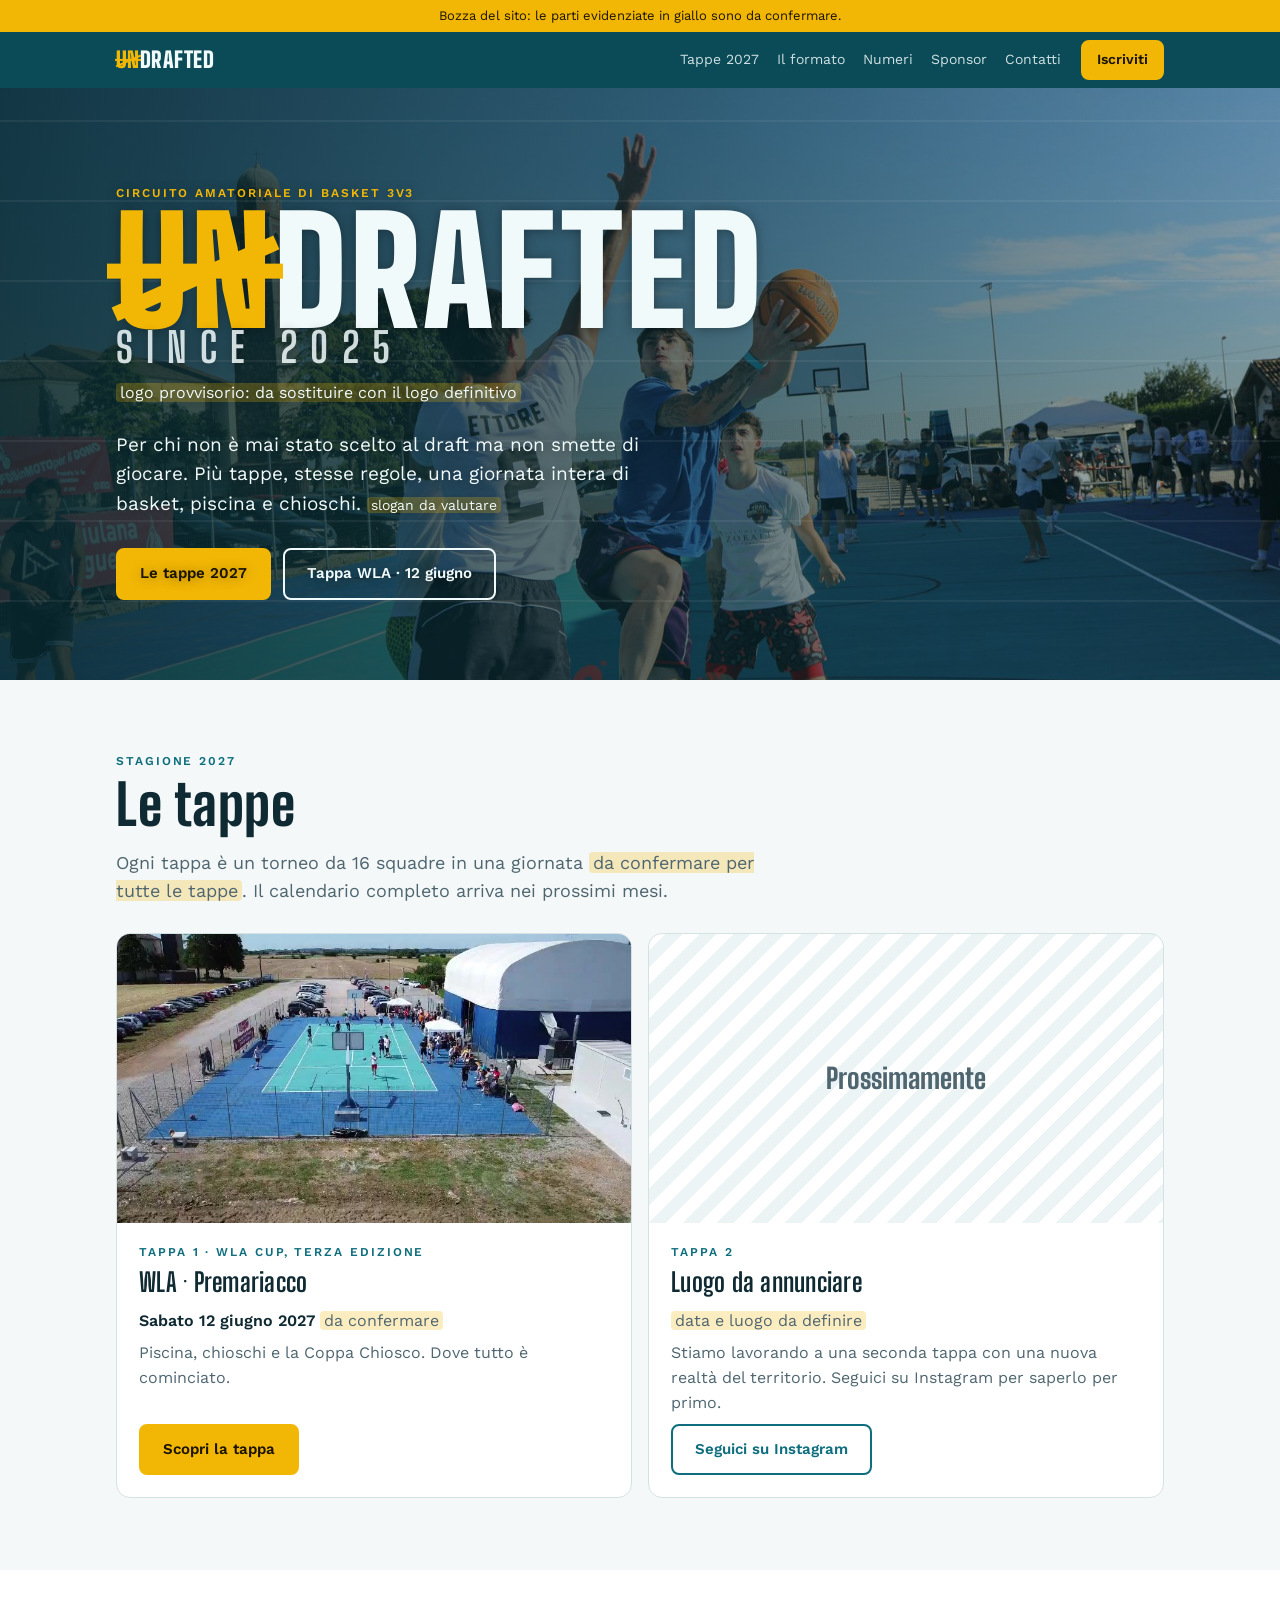
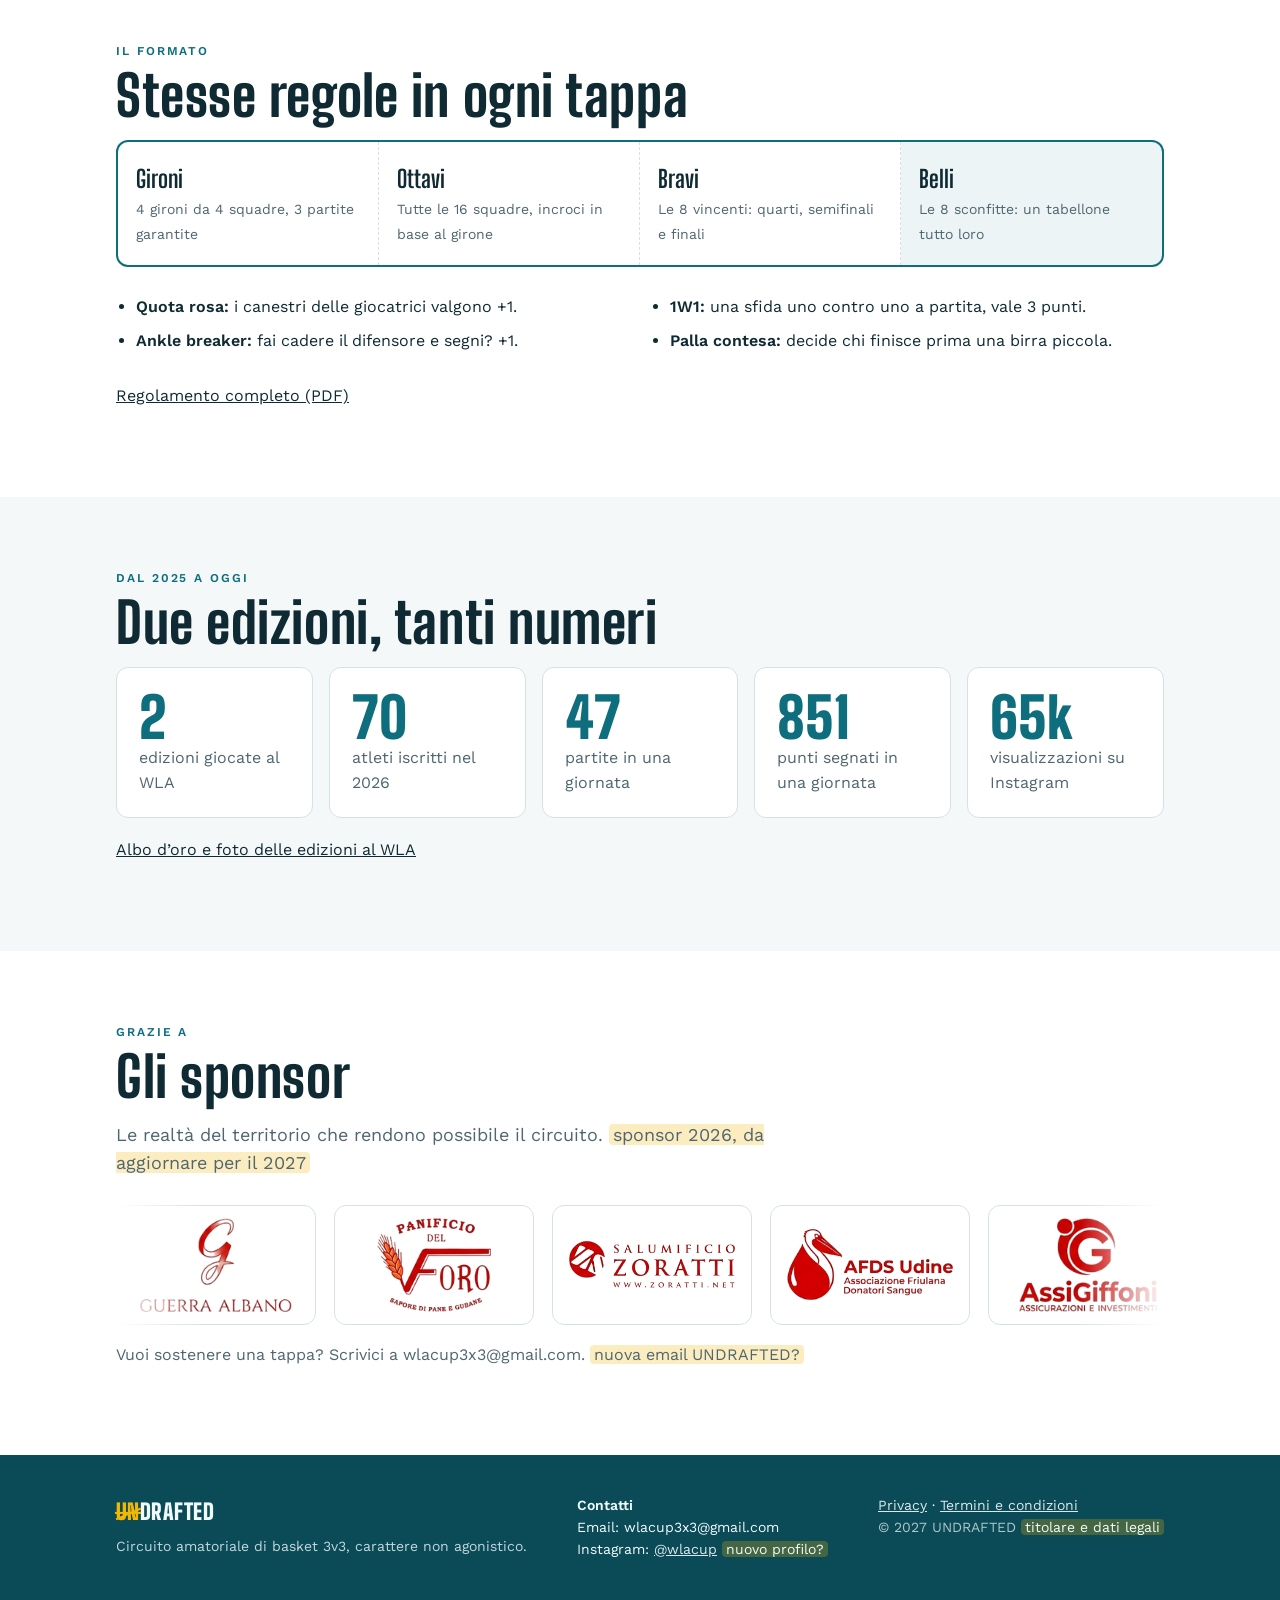
==== commit b97c9a74: "Sito finito, aggiunta privacy e cookie policy, aggiunta pagina wla.html, aggiunta cartelle css, font" ====
--- a/index.html
+++ b/index.html
@@ -51,7 +51,7 @@
     <p class="lead">Ogni tappa è un torneo da 16 squadre in una giornata <span class="tbd">da confermare per tutte le tappe</span>. Il calendario completo arriva nei prossimi mesi.</p>
     <div class="tappe">
       <article class="tappa">
-        <img src="img/wla/piscina-wla.jpg" alt="Il WLA visto dall’alto, con la piscina e il prato">
+        <img src="img/wla/drone-wla.jpg" alt="Il campo della WLA Cup 2026 visto dal drone">
         <div class="body">
           <span class="num">Tappa 1 · WLA Cup, terza edizione</span>
           <h3>WLA · Premariacco</h3>
--- a/css/style.css
+++ b/css/style.css
@@ -0,0 +1,190 @@
+@font-face{font-family:"Big Shoulders Display";font-style:normal;font-weight:700;font-display:swap;src:url(../fonts/big-shoulders-display-latin-700-normal.woff2) format("woff2")}
+@font-face{font-family:"Big Shoulders Display";font-style:normal;font-weight:800;font-display:swap;src:url(../fonts/big-shoulders-display-latin-800-normal.woff2) format("woff2")}
+@font-face{font-family:"Big Shoulders Display";font-style:normal;font-weight:900;font-display:swap;src:url(../fonts/big-shoulders-display-latin-900-normal.woff2) format("woff2")}
+@font-face{font-family:"Work Sans";font-style:normal;font-weight:400;font-display:swap;src:url(../fonts/work-sans-latin-400-normal.woff2) format("woff2")}
+@font-face{font-family:"Work Sans";font-style:normal;font-weight:500;font-display:swap;src:url(../fonts/work-sans-latin-500-normal.woff2) format("woff2")}
+@font-face{font-family:"Work Sans";font-style:normal;font-weight:600;font-display:swap;src:url(../fonts/work-sans-latin-600-normal.woff2) format("woff2")}
+/* Layout: sito a pagina singola, sezioni a tutta larghezza come corsie di una vasca; contenuto max 1080px */
+:root{
+  --bg:#F4F8F8; --surface:#FFFFFF; --ink:#0F2A33; --soft:#4F6670; --line:#D5E2E4;
+  --pool:#0E6E7E; --deep:#0A4B57; --sun:#F2B705; --on-deep:#F1FAFB;
+  --display:"Big Shoulders Display","Arial Narrow",Impact,sans-serif;
+  --body:"Work Sans",-apple-system,"Segoe UI",sans-serif;
+}
+@media (prefers-color-scheme: dark){:root:not([data-theme="light"]){
+  --bg:#0B1A1F; --surface:#112830; --ink:#E6F1F2; --soft:#9DB4BA; --line:#21414A;
+  --pool:#2BA3B5; --deep:#07323B; --sun:#F5C842; --on-deep:#F1FAFB; color-scheme:dark}}
+:root[data-theme="dark"]{
+  --bg:#0B1A1F; --surface:#112830; --ink:#E6F1F2; --soft:#9DB4BA; --line:#21414A;
+  --pool:#2BA3B5; --deep:#07323B; --sun:#F5C842; --on-deep:#F1FAFB; color-scheme:dark}
+*{box-sizing:border-box}
+html{scroll-behavior:smooth;scroll-padding-top:64px}
+body{margin:0;background:var(--bg);color:var(--ink);font-family:var(--body);font-size:16px;line-height:1.55}
+a{color:inherit}
+.wrap{max-width:1080px;margin:0 auto;padding-left:max(16px,env(safe-area-inset-left,0px));padding-right:max(16px,env(safe-area-inset-right,0px))}
+h1,h2,h3{font-family:var(--display);line-height:.95;letter-spacing:.01em;text-wrap:balance;margin:0}
+h2{font-size:clamp(38px,6vw,56px);font-weight:800;margin-bottom:18px}
+h3{font-size:26px;font-weight:700;margin-bottom:6px}
+.kicker{font-size:12px;letter-spacing:.16em;text-transform:uppercase;color:var(--pool);font-weight:600;margin:0 0 8px}
+.lead{font-size:18px;color:var(--soft);max-width:62ch;margin:0 0 28px}
+section{padding-block:72px}
+section.alt{background:var(--surface)}
+.draft{background:var(--sun);color:#1B1400;font-size:13px;text-align:center;padding:6px 16px}
+.tbd{background:rgba(242,183,5,.25);border-radius:4px;padding:0 4px}
+
+/* barra di navigazione */
+nav.top{position:sticky;top:env(safe-area-inset-top,0px);z-index:20;background:var(--deep);color:var(--on-deep)}
+body::before{content:"";position:fixed;inset:0 0 auto;height:env(safe-area-inset-top,0px);z-index:30;background:var(--deep)}
+nav.top .wrap{display:flex;align-items:center;gap:20px;height:56px}
+.brand{font-family:var(--display);font-weight:900;font-size:24px;text-decoration:none;letter-spacing:.03em}
+.brand span{color:var(--sun)}
+nav.top ul{display:flex;gap:18px;list-style:none;margin:0 0 0 auto;padding:0;font-size:14px}
+nav.top ul a{text-decoration:none;opacity:.85}
+nav.top ul a:hover{opacity:1;text-decoration:underline;text-underline-offset:4px}
+.btn{display:inline-block;font-family:var(--body);font-weight:600;font-size:15px;text-decoration:none;padding:12px 22px;border-radius:8px;background:var(--sun);color:#1B1400;border:2px solid var(--sun)}
+.btn.ghost{background:transparent;color:inherit;border-color:currentColor}
+.btn:focus-visible,a:focus-visible,button:focus-visible{outline:3px solid var(--sun);outline-offset:3px}
+nav.top .btn{padding:7px 14px;font-size:14px}
+.menu{display:none;margin-left:auto;background:none;border:1px solid rgba(255,255,255,.4);color:var(--on-deep);border-radius:6px;padding:6px 10px;font:inherit;font-size:14px}
+
+/* hero: corsie della vasca */
+header.hero{background:var(--deep);color:var(--on-deep);position:relative;overflow:hidden;padding-block:96px 80px;text-shadow:0 1px 12px rgba(0,0,0,.35)}
+header.hero::before{content:"";position:absolute;inset:0;background:repeating-linear-gradient(0deg,transparent 0 78px,rgba(255,255,255,.06) 78px 80px);pointer-events:none}
+header.hero .wrap{position:relative;z-index:2}
+header.hero::before{z-index:1}
+.hero-bg{position:absolute;inset:0;z-index:0}
+.hero-bg img{position:absolute;inset:0;width:100%;height:100%;object-fit:cover;opacity:0;transition:opacity 1.6s ease}
+.hero-bg img.on{opacity:1}
+.hero-bg::after{content:"";position:absolute;inset:0;background:linear-gradient(90deg,rgba(7,40,47,.88) 0%,rgba(7,40,47,.62) 55%,rgba(7,40,47,.35) 100%)}
+header.hero .kicker{color:var(--sun)}
+.hero h1{font-size:clamp(64px,15vw,168px);font-weight:900;line-height:.82}
+.hero h1 em{font-style:normal;color:var(--sun);display:block}
+.hero .when{display:flex;flex-wrap:wrap;gap:12px 32px;margin:28px 0 32px;font-size:18px}
+.hero .when b{display:block;font-family:var(--display);font-size:34px;font-weight:800;line-height:1}
+.count{display:flex;gap:10px;margin-bottom:32px}
+.count div{background:rgba(255,255,255,.08);border:1px solid rgba(255,255,255,.16);border-radius:10px;padding:10px 14px;min-width:78px;text-align:center}
+.count b{display:block;font-family:var(--display);font-size:40px;font-weight:800;line-height:1;font-variant-numeric:tabular-nums}
+.count span{font-size:12px;letter-spacing:.1em;text-transform:uppercase;opacity:.75}
+.cta{display:flex;flex-wrap:wrap;gap:12px}
+
+/* griglie */
+.grid{display:grid;gap:16px}
+.g3{grid-template-columns:repeat(3,minmax(0,1fr))}
+.g4{grid-template-columns:repeat(4,minmax(0,1fr))}
+.card{background:var(--bg);border:1px solid var(--line);border-radius:12px;padding:22px}
+section.alt .card{background:var(--bg)}
+section:not(.alt) .card{background:var(--surface)}
+.card p{margin:0;color:var(--soft)}
+.big{font-family:var(--display);font-size:56px;font-weight:900;line-height:1;color:var(--pool);font-variant-numeric:tabular-nums}
+
+/* formato a tabellone */
+.bracket{display:grid;grid-template-columns:repeat(4,minmax(0,1fr));gap:0;margin:8px 0 28px;border:2px solid var(--pool);border-radius:12px;overflow:hidden}
+.bracket div{padding:18px;border-right:1px dashed var(--line)}
+.bracket div:last-child{border-right:none;background:rgba(14,110,126,.08)}
+.bracket b{font-family:var(--display);font-size:24px;display:block}
+.bracket span{font-size:14px;color:var(--soft)}
+.rules{columns:2;column-gap:40px;padding-left:20px;margin:0}
+.rules li{margin-bottom:10px;break-inside:avoid}
+
+/* programma */
+.timeline{list-style:none;margin:0;padding:0;border-left:3px solid var(--pool)}
+.timeline li{position:relative;padding:0 0 22px 24px}
+.timeline li::before{content:"";position:absolute;left:-9px;top:6px;width:15px;height:15px;border-radius:50%;background:var(--sun);border:3px solid var(--bg)}
+.timeline time{font-family:var(--display);font-weight:800;font-size:24px;display:block;line-height:1.1}
+.timeline p{margin:2px 0 0;color:var(--soft)}
+
+/* quote */
+.price{display:grid;grid-template-columns:repeat(2,minmax(0,1fr));gap:16px}
+.price .card .big{color:var(--ink)}
+.price ul{margin:12px 0 0;padding-left:18px;color:var(--soft)}
+
+.g2{grid-template-columns:repeat(2,minmax(0,1fr))}
+.g5{grid-template-columns:repeat(5,minmax(0,1fr))}
+.pay{display:flex;flex-wrap:wrap;gap:16px;align-items:center;justify-content:space-between;margin-top:16px;padding:18px 20px;border:1px dashed var(--pool);border-radius:12px}
+.pay p{margin:0;color:var(--soft);font-size:14px;max-width:60ch}
+
+/* caroselli */
+.car-title{margin:44px 0 14px}
+.carousel{position:relative}
+.track{display:flex;gap:14px;overflow-x:auto;scroll-snap-type:x mandatory;scroll-behavior:smooth;padding-bottom:10px;scrollbar-width:thin}
+.slide{flex:0 0 min(78%,520px);margin:0;scroll-snap-align:start;border-radius:12px;overflow:hidden;background:var(--surface);border:1px solid var(--line)}
+.slide img{display:block;width:100%;aspect-ratio:3/2;object-fit:cover}
+.carousel.tall .slide{flex-basis:min(62%,300px)}
+.carousel.tall .slide img{aspect-ratio:9/14}
+.slide figcaption{padding:10px 14px;font-size:14px;color:var(--soft)}
+.slide figcaption b{color:var(--ink)}
+.slide.placeholder .ph{aspect-ratio:3/2;display:grid;place-items:center;text-align:center;padding:20px;color:var(--soft);background:repeating-linear-gradient(135deg,transparent 0 12px,rgba(14,110,126,.07) 12px 24px)}
+.car-nav{display:flex;gap:8px;justify-content:flex-end;margin-top:6px}
+.car-nav button{font:inherit;font-size:22px;line-height:1;width:40px;height:40px;border-radius:50%;border:1px solid var(--line);background:var(--surface);color:var(--ink);cursor:pointer}
+.car-nav button:hover{border-color:var(--pool)}
+
+/* sponsor: scorrimento continuo */
+.marquee{overflow:hidden;-webkit-mask-image:linear-gradient(90deg,transparent,#000 8%,#000 92%,transparent);mask-image:linear-gradient(90deg,transparent,#000 8%,#000 92%,transparent)}
+.marquee-track{display:flex;width:max-content;animation:scroll 28s linear infinite}
+.marquee:hover .marquee-track{animation-play-state:paused}
+.logos{display:flex;gap:18px;padding-right:18px}
+.logo{display:block;width:200px;height:120px;background:#fff;border:1px solid var(--line);border-radius:12px;padding:12px 16px}
+.logo img{display:block;width:100%;height:100%;object-fit:contain}
+@keyframes scroll{to{transform:translateX(-50%)}}
+
+/* sponsor */
+.sponsors{display:flex;flex-wrap:wrap;gap:10px}
+.sponsors span{border:1px solid var(--line);border-radius:999px;padding:10px 18px;font-weight:500;background:var(--surface)}
+
+/* iscrizioni */
+.signup{background:var(--pool);color:#fff;border-radius:16px;padding:40px;display:flex;flex-wrap:wrap;gap:24px;align-items:center;justify-content:space-between}
+.signup h2{margin:0}
+.signup p{margin:8px 0 0;max-width:52ch;opacity:.92}
+
+footer{background:var(--deep);color:var(--on-deep);padding-block:40px;font-size:14px}
+footer .wrap{display:flex;flex-wrap:wrap;gap:16px 40px;justify-content:space-between}
+footer a{opacity:.9}
+
+@media (max-width:860px){
+  .g3,.g4{grid-template-columns:repeat(2,minmax(0,1fr))}
+  .g5{grid-template-columns:repeat(3,minmax(0,1fr))}
+  .bracket{grid-template-columns:repeat(2,minmax(0,1fr))}
+  .bracket div:nth-child(2){border-right:none}
+  .bracket div:nth-child(-n+2){border-bottom:1px dashed var(--line)}
+  .rules{columns:1}
+  nav.top ul{display:none}
+  .menu{display:block}
+  nav.top.open ul{display:flex;flex-direction:column;position:absolute;top:56px;left:0;right:0;background:var(--deep);padding:12px max(16px,env(safe-area-inset-left,0px)) 20px;gap:14px}
+  nav.top .btn{display:none}
+}
+@media (max-width:520px){
+  .g2,.g3,.g4,.price{grid-template-columns:1fr}
+  .g5{grid-template-columns:repeat(2,minmax(0,1fr))}
+  .g5 .card:last-child{grid-column:1/-1}
+  .signup{padding:28px 20px}
+  section{padding-block:56px}
+}
+@media (prefers-reduced-motion:reduce){html{scroll-behavior:auto}.track{scroll-behavior:auto}.marquee-track{animation:none}}
+
+/* marchio UNDRAFTED */
+.wm{font-family:var(--display);font-weight:900;letter-spacing:.02em;text-transform:uppercase;white-space:nowrap}
+.wm .un{position:relative;display:inline-block;color:var(--sun)}
+.wm .un::before,.wm .un::after{content:"";position:absolute;left:-6%;right:-6%;height:.1em;background:var(--sun);top:50%}
+.wm .un::before{transform:rotate(-24deg)}
+.wm .un::after{transform:translateY(-50%)}
+.wm small{display:block;font-size:.28em;letter-spacing:.32em;font-weight:700;opacity:.85}
+.brand.wm{font-size:22px}
+nav.top .home-link{opacity:.85;text-decoration:none;font-size:14px}
+.tappe{display:grid;grid-template-columns:repeat(2,minmax(0,1fr));gap:16px}
+.tappa{background:var(--surface);border:1px solid var(--line);border-radius:14px;overflow:hidden;display:flex;flex-direction:column}
+.tappa img{display:block;width:100%;aspect-ratio:16/9;object-fit:cover}
+.tappa .ph{aspect-ratio:16/9;display:grid;place-items:center;color:var(--soft);background:repeating-linear-gradient(135deg,transparent 0 12px,rgba(14,110,126,.08) 12px 24px);font-family:var(--display);font-size:28px;font-weight:800}
+.tappa .body{padding:20px 22px 22px;display:flex;flex-direction:column;gap:8px;flex:1}
+.tappa .num{font-size:12px;letter-spacing:.16em;text-transform:uppercase;color:var(--pool);font-weight:600}
+.tappa p{margin:0;color:var(--soft)}
+.tappa .btn{align-self:flex-start;margin-top:auto}
+.venue{margin:0 0 18px;border-radius:14px;overflow:hidden;border:1px solid var(--line)}
+.venue img{display:block;width:100%;aspect-ratio:16/9;object-fit:cover}
+.venue figcaption{padding:10px 14px;font-size:14px;color:var(--soft);background:var(--surface)}
+@media (max-width:720px){.tappe{grid-template-columns:1fr}}
+.albo{display:grid;grid-template-columns:repeat(2,minmax(0,1fr));gap:16px;margin-bottom:18px}
+.albo ul{list-style:none;margin:10px 0 0;padding:0}
+.albo li{display:flex;gap:12px;padding:7px 0;border-bottom:1px solid var(--line);color:var(--soft)}
+.albo li:last-child{border-bottom:none}
+.albo li b{min-width:120px;color:var(--ink)}
+@media (max-width:640px){.albo{grid-template-columns:1fr}}
